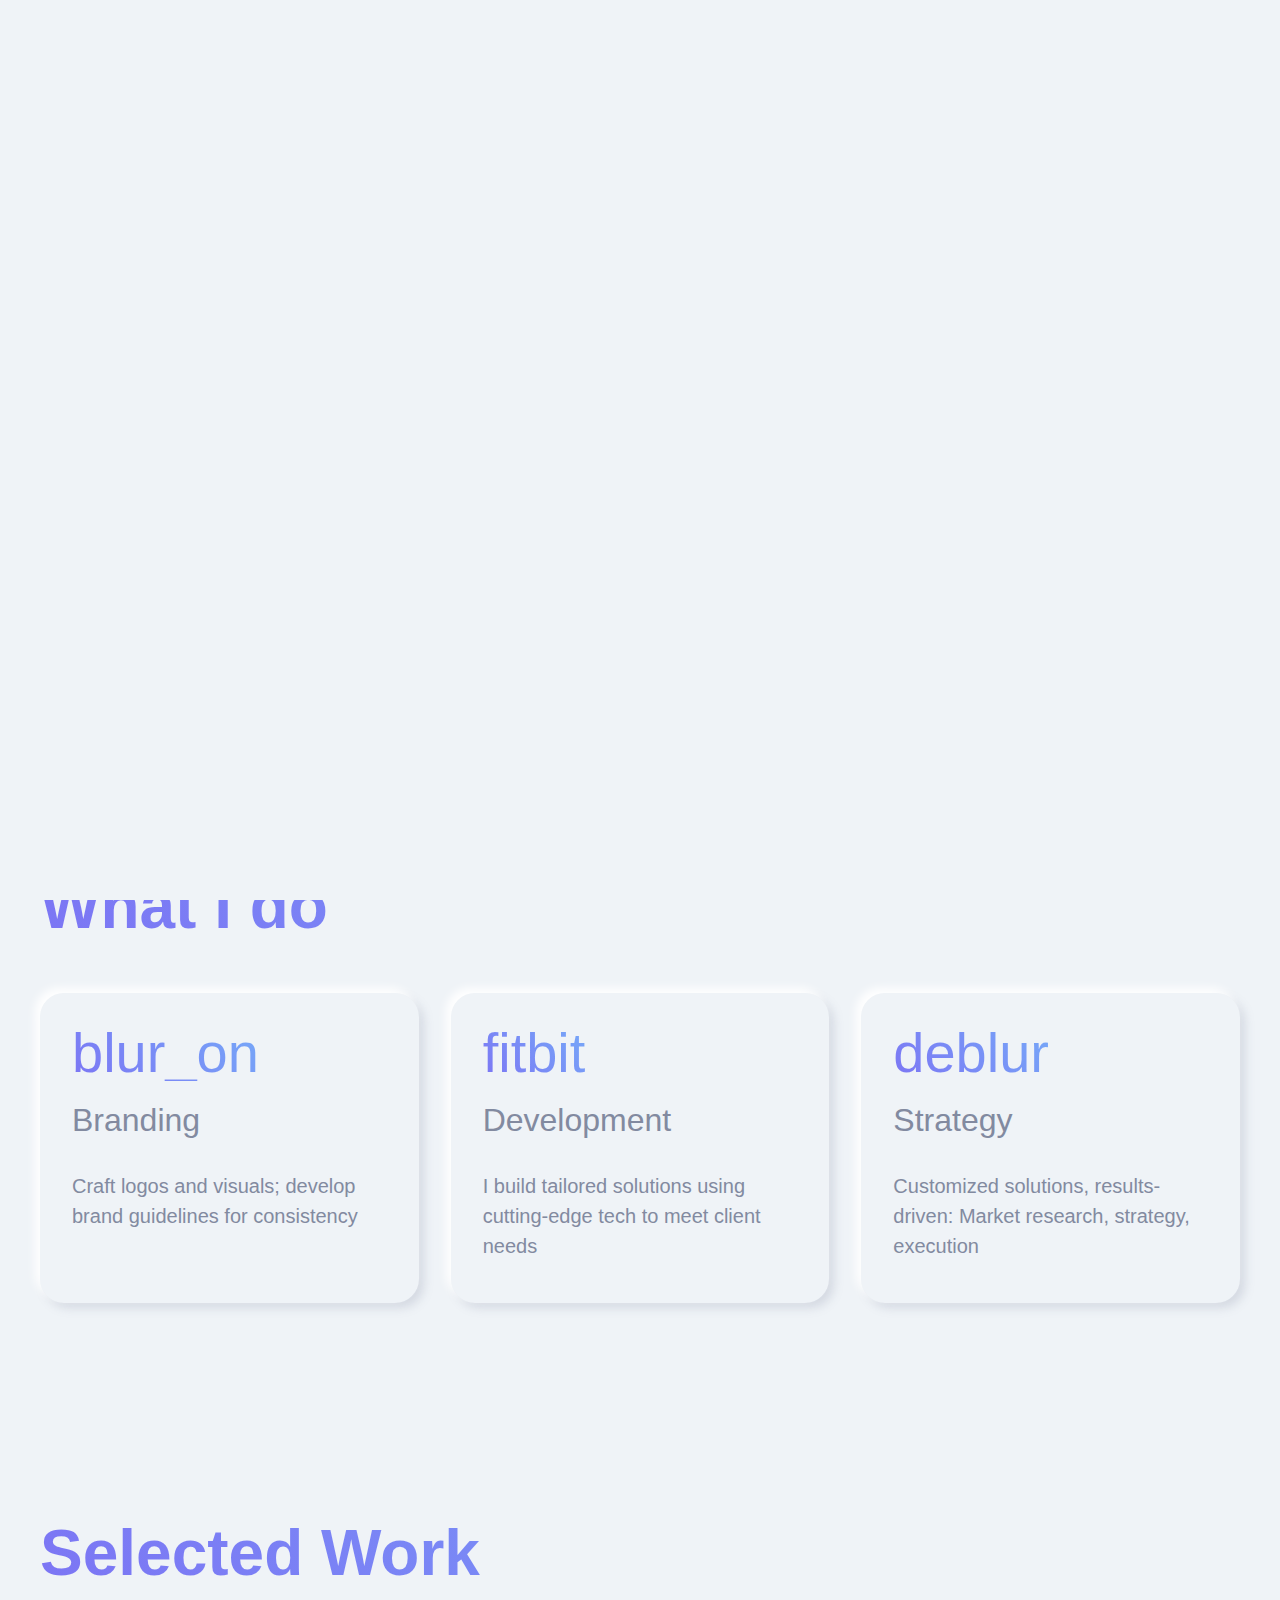
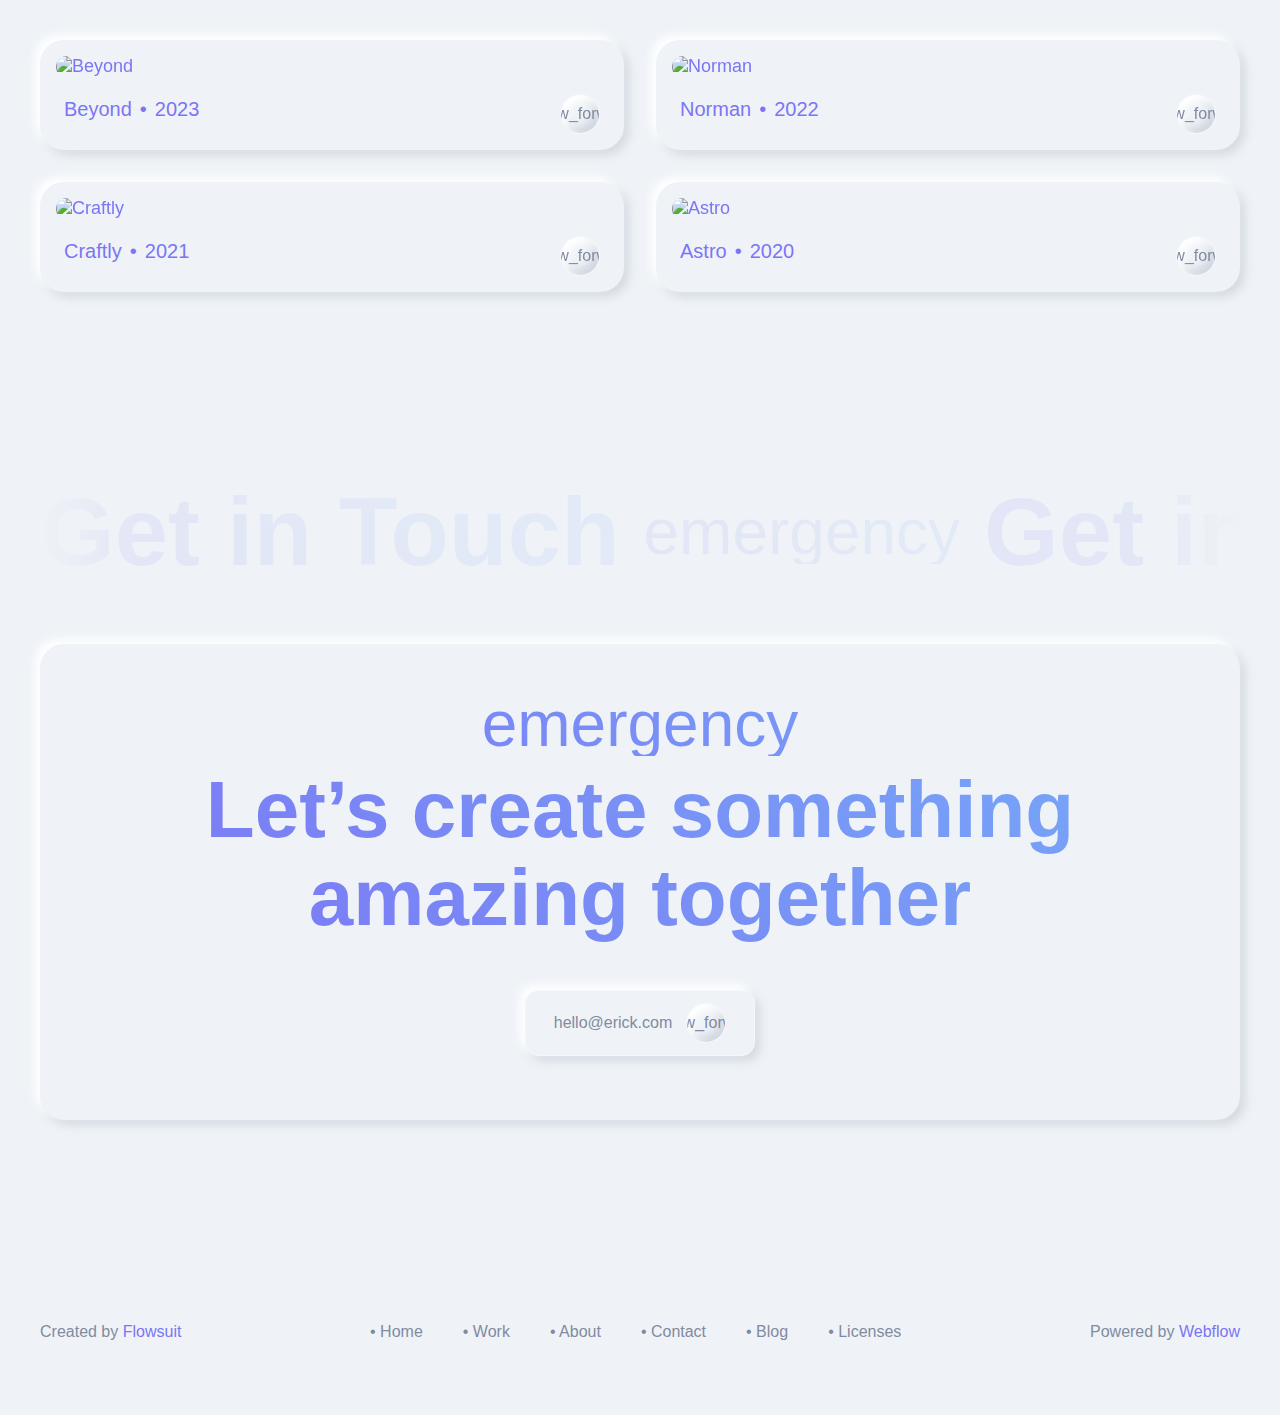
==== index.html @ 6d816fba "hakim" ====
<!DOCTYPE html>
<html data-wf-domain="erick-template.webflow.io" data-wf-page="661055fa7b25aef49f1c6892" data-wf-site="661055fa7b25aef49f1c68a0" lang="en">

<head>
    <meta charset="utf-8" />
    <title>Erick - Webflow HTML website template</title>
    <meta content="Elevate your portfolio to new heights with our latest template, Erick. Designed with attention to detail and inspired by the sleek sophistication of neumorphism design, Erick offers a unique blend of clean aesthetics and immersive 3D elements."
        name="description" />
    <meta content="Erick - Webflow HTML website template" property="og:title" />
    <meta content="Elevate your portfolio to new heights with our latest template, Erick. Designed with attention to detail and inspired by the sleek sophistication of neumorphism design, Erick offers a unique blend of clean aesthetics and immersive 3D elements."
        property="og:description" />
    <meta content="Erick - Webflow HTML website template" property="twitter:title" />
    <meta content="Elevate your portfolio to new heights with our latest template, Erick. Designed with attention to detail and inspired by the sleek sophistication of neumorphism design, Erick offers a unique blend of clean aesthetics and immersive 3D elements."
        property="twitter:description" />
    <meta property="og:type" content="website" />
    <meta content="summary_large_image" name="twitter:card" />
    <meta content="width=device-width, initial-scale=1" name="viewport" />
    <meta content="Webflow" name="generator" />
    <link href="assets/css/style.css" rel="stylesheet" type="text/css" />
    <link href="https://fonts.googleapis.com" rel="preconnect" />
    <link href="https://fonts.gstatic.com" rel="preconnect" crossorigin="anonymous" />
    <script src="https://ajax.googleapis.com/ajax/libs/webfont/1.6.26/webfont.js" type="text/javascript"></script>
    <script type="text/javascript">
        WebFont.load({
            google: {
                families: ["Bricolage Grotesque:300,regular,500,600,700"]
            }
        });
    </script>
    <script type="text/javascript">
        ! function(o, c) {
            var n = c.documentElement,
                t = " w-mod-";
            n.className += t + "js", ("ontouchstart" in o || o.DocumentTouch && c instanceof DocumentTouch) && (n.className += t + "touch")
        }(window, document);
    </script>
    <link href="https://assets-global.website-files.com/661055fa7b25aef49f1c68a0/66129e70d84f1696cd014581_erick-favicon.svg" rel="shortcut icon" type="image/x-icon" />
    <link href="https://assets-global.website-files.com/661055fa7b25aef49f1c68a0/66129e786f261c7d55a1ac83_erick-webclip.svg" rel="apple-touch-icon" />
</head>

<body>
    <div class="page-wrapper">
        <div style="display:flex;opacity:1" class="preload">
            <div class="preload-container">
                <div style="opacity:0" class="preload-logo-wrapper"><img src="https://assets-global.website-files.com/661055fa7b25aef49f1c68a0/66129affee17849b3b93b3c9_erick-logo.svg" loading="lazy" alt="Logo - Erick Template" class="preload-logo" /></div>
                <div class="preload-flex">
                    <div style="-webkit-transform:translate3d(4rem, 0, 0) scale3d(1, 1, 1) rotateX(0) rotateY(0) rotateZ(0) skew(0, 0);-moz-transform:translate3d(4rem, 0, 0) scale3d(1, 1, 1) rotateX(0) rotateY(0) rotateZ(0) skew(0, 0);-ms-transform:translate3d(4rem, 0, 0) scale3d(1, 1, 1) rotateX(0) rotateY(0) rotateZ(0) skew(0, 0);transform:translate3d(4rem, 0, 0) scale3d(1, 1, 1) rotateX(0) rotateY(0) rotateZ(0) skew(0, 0);opacity:0"
                        class="preload-circle _01"></div>
                    <div style="-webkit-transform:translate3d(4rem, 0, 0) scale3d(1, 1, 1) rotateX(0) rotateY(0) rotateZ(0) skew(0, 0);-moz-transform:translate3d(4rem, 0, 0) scale3d(1, 1, 1) rotateX(0) rotateY(0) rotateZ(0) skew(0, 0);-ms-transform:translate3d(4rem, 0, 0) scale3d(1, 1, 1) rotateX(0) rotateY(0) rotateZ(0) skew(0, 0);transform:translate3d(4rem, 0, 0) scale3d(1, 1, 1) rotateX(0) rotateY(0) rotateZ(0) skew(0, 0);opacity:0"
                        class="preload-circle _02"></div>
                    <div style="-webkit-transform:translate3d(4rem, 0, 0) scale3d(1, 1, 1) rotateX(0) rotateY(0) rotateZ(0) skew(0, 0);-moz-transform:translate3d(4rem, 0, 0) scale3d(1, 1, 1) rotateX(0) rotateY(0) rotateZ(0) skew(0, 0);-ms-transform:translate3d(4rem, 0, 0) scale3d(1, 1, 1) rotateX(0) rotateY(0) rotateZ(0) skew(0, 0);transform:translate3d(4rem, 0, 0) scale3d(1, 1, 1) rotateX(0) rotateY(0) rotateZ(0) skew(0, 0);opacity:0"
                        class="preload-circle _03"></div>
                </div>
            </div>
        </div>
        <div data-animation="default" data-collapse="medium" data-duration="0" data-easing="ease" data-easing2="ease" role="banner" class="navbar w-nav">
            <div class="padding-global">
                <div class="container-large w-container">
                    <div class="navbar-content-wrapper"><a href="/" aria-current="page" class="logo-link w-nav-brand w--current"><img src="https://assets-global.website-files.com/661055fa7b25aef49f1c68a0/66129affee17849b3b93b3c9_erick-logo.svg" loading="lazy" alt="Logo - Erick Template" class="logo"/></a>
                        <nav
                            role="navigation" class="nav-menu w-nav-menu">
                            <div class="nav-menu-container">
                                <a href="/" aria-current="page" class="nav-link w-inline-block w--current">
                                    <div>• Home</div>
                                </a>
                                <a href="/projects" class="nav-link w-inline-block">
                                    <div>• Work</div>
                                </a>
                                <a href="/about" class="nav-link w-inline-block">
                                    <div>• About</div>
                                </a>
                                <a href="/contact" class="nav-link w-inline-block">
                                    <div>• contact</div>
                                </a>
                            </div>
                            </nav>
                            <div data-w-id="b8847251-fcbd-80a0-ee41-90a5335f0207" class="menu-button w-nav-button">
                                <div class="inner-menu-button">
                                    <div class="menu-line-container">
                                        <div class="menu-line-wrap">
                                            <div class="top-dash"></div>
                                        </div>
                                        <div class="menu-line-wrap">
                                            <div class="middle-dash"></div>
                                        </div>
                                        <div class="menu-line-wrap">
                                            <div class="bottom-dash"></div>
                                        </div>
                                    </div>
                                </div>
                            </div>
                    </div>
                </div>
            </div>
        </div>
        <main class="main-wrapper">
            <header class="hero-section">
                <div class="padding-global">
                    <div class="w-layout-blockcontainer container-large w-container">
                        <div class="hero-container">
                            <div class="w-layout-grid header-grid">
                                <div id="w-node-_2c921d77-c726-51bd-1a2e-e45fbe9cdb10-9f1c6892" class="hero-content">
                                    <div class="location-flex">
                                        <div class="location-icon">location_on</div>
                                        <div class="text-size-regular">London</div>
                                    </div>
                                    <h1 class="heading-style-h1">Hello, I&#x27;m Erick Evans</h1>
                                    <div class="margin-top margin-medium">
                                        <p class="text-size-medium">A digital designer with over 10 years&#x27; experience in the creative industry. From a young age, I was captivated by the intersection of technology and art, and that passion has been the driving force behind my
                                            career.</p>
                                    </div>
                                    <div class="margin-top margin-large">
                                        <div class="hero-button-block">
                                            <a data-w-id="b0009e57-5fe2-e66b-823f-666615613b5b" href="#" class="primary-button w-inline-block">
                                                <div class="inner-button">
                                                    <div class="inner-button-text">Get in Touch</div>
                                                    <div style="-webkit-transform:translate3d(0, 0, 0) scale3d(1, 1, 1) rotateX(0) rotateY(0) rotateZ(0) skew(0, 0);-moz-transform:translate3d(0, 0, 0) scale3d(1, 1, 1) rotateX(0) rotateY(0) rotateZ(0) skew(0, 0);-ms-transform:translate3d(0, 0, 0) scale3d(1, 1, 1) rotateX(0) rotateY(0) rotateZ(0) skew(0, 0);transform:translate3d(0, 0, 0) scale3d(1, 1, 1) rotateX(0) rotateY(0) rotateZ(0) skew(0, 0)"
                                                        class="arrow-button-circle">
                                                        <div style="-webkit-transform:translate3d(0, 0, 0) scale3d(1, 1, 1) rotateX(0) rotateY(0) rotateZ(0deg) skew(0, 0);-moz-transform:translate3d(0, 0, 0) scale3d(1, 1, 1) rotateX(0) rotateY(0) rotateZ(0deg) skew(0, 0);-ms-transform:translate3d(0, 0, 0) scale3d(1, 1, 1) rotateX(0) rotateY(0) rotateZ(0deg) skew(0, 0);transform:translate3d(0, 0, 0) scale3d(1, 1, 1) rotateX(0) rotateY(0) rotateZ(0deg) skew(0, 0)"
                                                            class="arrow">arrow_forward</div>
                                                    </div>
                                                </div>
                                            </a>
                                            <div class="social-media-component">
                                                <a id="w-node-_6a387cd0-a13f-b24b-2ef3-c2352fe44db3-2fe44db2" href="https://twitter.com/" target="_blank" class="social-media-item w-inline-block">
                                                    <div class="social-icon"></div>
                                                </a>
                                                <a id="w-node-_6a387cd0-a13f-b24b-2ef3-c2352fe44db6-2fe44db2" href="https://www.linkedin.com/" target="_blank" class="social-media-item w-inline-block">
                                                    <div class="social-icon"></div>
                                                </a>
                                                <a id="w-node-_6a387cd0-a13f-b24b-2ef3-c2352fe44db9-2fe44db2" href="https://www.behance.net/" target="_blank" class="social-media-item w-inline-block">
                                                    <div class="social-icon"></div>
                                                </a>
                                                <a id="w-node-_6a387cd0-a13f-b24b-2ef3-c2352fe44dbc-2fe44db2" href="https://dribbble.com/" target="_blank" class="social-media-item w-inline-block">
                                                    <div class="social-icon"></div>
                                                </a>
                                            </div>
                                        </div>
                                    </div>
                                </div>
                                <div id="w-node-_41a059d1-357a-e6aa-f7f4-05c56f9f6912-9f1c6892" class="hero-image-circle"><img src="https://assets-global.website-files.com/661055fa7b25aef49f1c68a0/66105985491b911d52ed447e_erick-img.webp" loading="lazy" sizes="(max-width: 479px) 76vw, (max-width: 767px) 73vw, (max-width: 991px) 72vw, (max-width: 1279px) 37vw, (max-width: 1439px) 38vw, (max-width: 1919px) 36vw, 606px"
                                        srcset="https://assets-global.website-files.com/661055fa7b25aef49f1c68a0/66105985491b911d52ed447e_erick-img-p-500.webp 500w, https://assets-global.website-files.com/661055fa7b25aef49f1c68a0/66105985491b911d52ed447e_erick-img.webp 926w"
                                        alt="Hero Image - Erick Template" class="hero-image" /></div>
                            </div>
                        </div>
                    </div>
                </div>
            </header>
            <section class="service-section">
                <div class="padding-global">
                    <div class="w-layout-blockcontainer container-large w-container">
                        <div class="padding-section-large">
                            <h2 class="heading-style-h2">What I do</h2>
                            <div class="margin-top margin-large">
                                <div class="w-layout-grid service-grid">
                                    <div class="shadow-box">
                                        <div class="service-icon">blur_on</div>
                                        <div class="service-title">Branding</div>
                                        <div class="margin-top margin-medium">
                                            <p class="text-size-medium">Craft logos and visuals; develop brand guidelines for consistency</p>
                                        </div>
                                    </div>
                                    <div id="w-node-e7d036e7-bd9a-4fc8-c5de-35199d2e626d-9f1c6892" class="shadow-box">
                                        <div class="service-icon">fitbit</div>
                                        <div class="service-title">Development</div>
                                        <div class="margin-top margin-medium">
                                            <p class="text-size-medium">I build tailored solutions using cutting-edge tech to meet client needs</p>
                                        </div>
                                    </div>
                                    <div id="w-node-_327fbd12-92c2-407d-3266-300c5b8fca88-9f1c6892" class="shadow-box">
                                        <div class="service-icon">deblur</div>
                                        <div class="service-title">Strategy</div>
                                        <div class="margin-top margin-medium">
                                            <p class="text-size-medium">Customized solutions, results-driven: Market research, strategy, execution</p>
                                        </div>
                                    </div>
                                </div>
                            </div>
                        </div>
                    </div>
                </div>
            </section>
            <section class="projects-section">
                <div class="padding-global">
                    <div class="w-layout-blockcontainer container-large w-container">
                        <div class="padding-section-large">
                            <h2 class="heading-style-h2">Selected Work</h2>
                            <div class="margin-top margin-large">
                                <div class="w-dyn-list">
                                    <div role="list" class="project-main-grid w-dyn-items">
                                        <div role="listitem" class="w-dyn-item">
                                            <a data-w-id="6a88eb8c-1c38-be0e-210b-d937ef7594a1" href="/projects/beyond" class="project-link w-inline-block">
                                                <div class="project-image-wrap"><img src="https://assets-global.website-files.com/661055fa7b25aef49f1c68ac/661158264384e51f6127eee4_project-image-01.webp" loading="lazy" style="-webkit-transform:translate3d(0, 0, 0) scale3d(1, 1, 1) rotateX(0) rotateY(0) rotateZ(0) skew(0, 0);-moz-transform:translate3d(0, 0, 0) scale3d(1, 1, 1) rotateX(0) rotateY(0) rotateZ(0) skew(0, 0);-ms-transform:translate3d(0, 0, 0) scale3d(1, 1, 1) rotateX(0) rotateY(0) rotateZ(0) skew(0, 0);transform:translate3d(0, 0, 0) scale3d(1, 1, 1) rotateX(0) rotateY(0) rotateZ(0) skew(0, 0)"
                                                        alt="Beyond" sizes="(max-width: 479px) 88vw, (max-width: 767px) 91vw, (max-width: 991px) 41vw, (max-width: 1439px) 43vw, 592px" srcset="https://assets-global.website-files.com/661055fa7b25aef49f1c68ac/661158264384e51f6127eee4_project-image-01-p-500.webp 500w, https://assets-global.website-files.com/661055fa7b25aef49f1c68ac/661158264384e51f6127eee4_project-image-01-p-800.webp 800w, https://assets-global.website-files.com/661055fa7b25aef49f1c68ac/661158264384e51f6127eee4_project-image-01-p-1080.webp 1080w, https://assets-global.website-files.com/661055fa7b25aef49f1c68ac/661158264384e51f6127eee4_project-image-01-p-1600.webp 1600w, https://assets-global.website-files.com/661055fa7b25aef49f1c68ac/661158264384e51f6127eee4_project-image-01.webp 2000w"
                                                        class="project-image" /></div>
                                                <div class="project-description">
                                                    <div id="w-node-_8af00463-e55d-be3e-20b7-749a8b1f4441-9f1c6892" class="project-description-flex">
                                                        <div id="w-node-_5c06f9bf-d29f-8398-fbeb-e9ee7508325c-9f1c6892" class="text-size-medium">Beyond</div>
                                                        <div id="w-node-_67fcede5-8a1e-9759-e2bd-b7ed47ef2206-9f1c6892" class="text-size-medium">• </div>
                                                        <div id="w-node-a30da036-8308-2f4f-f739-749135c044fd-9f1c6892" class="text-size-medium">2023</div>
                                                    </div>
                                                    <div id="w-node-f08a682b-f6f4-6e25-6d8a-fd4bd35bd46b-9f1c6892" class="arrow-button-circle">
                                                        <div style="-webkit-transform:translate3d(0, 0, 0) scale3d(1, 1, 1) rotateX(0) rotateY(0) rotateZ(0deg) skew(0, 0);-moz-transform:translate3d(0, 0, 0) scale3d(1, 1, 1) rotateX(0) rotateY(0) rotateZ(0deg) skew(0, 0);-ms-transform:translate3d(0, 0, 0) scale3d(1, 1, 1) rotateX(0) rotateY(0) rotateZ(0deg) skew(0, 0);transform:translate3d(0, 0, 0) scale3d(1, 1, 1) rotateX(0) rotateY(0) rotateZ(0deg) skew(0, 0)"
                                                            class="arrow">arrow_forward</div>
                                                    </div>
                                                </div>
                                            </a>
                                        </div>
                                        <div role="listitem" class="w-dyn-item">
                                            <a data-w-id="6a88eb8c-1c38-be0e-210b-d937ef7594a1" href="/projects/norman" class="project-link w-inline-block">
                                                <div class="project-image-wrap"><img src="https://assets-global.website-files.com/661055fa7b25aef49f1c68ac/66115814e9ed2aedc33c041b_project-image-02.webp" loading="lazy" style="-webkit-transform:translate3d(0, 0, 0) scale3d(1, 1, 1) rotateX(0) rotateY(0) rotateZ(0) skew(0, 0);-moz-transform:translate3d(0, 0, 0) scale3d(1, 1, 1) rotateX(0) rotateY(0) rotateZ(0) skew(0, 0);-ms-transform:translate3d(0, 0, 0) scale3d(1, 1, 1) rotateX(0) rotateY(0) rotateZ(0) skew(0, 0);transform:translate3d(0, 0, 0) scale3d(1, 1, 1) rotateX(0) rotateY(0) rotateZ(0) skew(0, 0)"
                                                        alt="Norman" sizes="(max-width: 479px) 88vw, (max-width: 767px) 91vw, (max-width: 991px) 41vw, (max-width: 1439px) 43vw, 592px" srcset="https://assets-global.website-files.com/661055fa7b25aef49f1c68ac/66115814e9ed2aedc33c041b_project-image-02-p-500.webp 500w, https://assets-global.website-files.com/661055fa7b25aef49f1c68ac/66115814e9ed2aedc33c041b_project-image-02-p-800.webp 800w, https://assets-global.website-files.com/661055fa7b25aef49f1c68ac/66115814e9ed2aedc33c041b_project-image-02-p-1080.webp 1080w, https://assets-global.website-files.com/661055fa7b25aef49f1c68ac/66115814e9ed2aedc33c041b_project-image-02-p-1600.webp 1600w, https://assets-global.website-files.com/661055fa7b25aef49f1c68ac/66115814e9ed2aedc33c041b_project-image-02.webp 2000w"
                                                        class="project-image" /></div>
                                                <div class="project-description">
                                                    <div id="w-node-_8af00463-e55d-be3e-20b7-749a8b1f4441-9f1c6892" class="project-description-flex">
                                                        <div id="w-node-_5c06f9bf-d29f-8398-fbeb-e9ee7508325c-9f1c6892" class="text-size-medium">Norman</div>
                                                        <div id="w-node-_67fcede5-8a1e-9759-e2bd-b7ed47ef2206-9f1c6892" class="text-size-medium">• </div>
                                                        <div id="w-node-a30da036-8308-2f4f-f739-749135c044fd-9f1c6892" class="text-size-medium">2022</div>
                                                    </div>
                                                    <div id="w-node-f08a682b-f6f4-6e25-6d8a-fd4bd35bd46b-9f1c6892" class="arrow-button-circle">
                                                        <div style="-webkit-transform:translate3d(0, 0, 0) scale3d(1, 1, 1) rotateX(0) rotateY(0) rotateZ(0deg) skew(0, 0);-moz-transform:translate3d(0, 0, 0) scale3d(1, 1, 1) rotateX(0) rotateY(0) rotateZ(0deg) skew(0, 0);-ms-transform:translate3d(0, 0, 0) scale3d(1, 1, 1) rotateX(0) rotateY(0) rotateZ(0deg) skew(0, 0);transform:translate3d(0, 0, 0) scale3d(1, 1, 1) rotateX(0) rotateY(0) rotateZ(0deg) skew(0, 0)"
                                                            class="arrow">arrow_forward</div>
                                                    </div>
                                                </div>
                                            </a>
                                        </div>
                                        <div role="listitem" class="w-dyn-item">
                                            <a data-w-id="6a88eb8c-1c38-be0e-210b-d937ef7594a1" href="/projects/craftly" class="project-link w-inline-block">
                                                <div class="project-image-wrap"><img src="https://assets-global.website-files.com/661055fa7b25aef49f1c68ac/661157f94384e51f6127bee0_project-image-03.webp" loading="lazy" style="-webkit-transform:translate3d(0, 0, 0) scale3d(1, 1, 1) rotateX(0) rotateY(0) rotateZ(0) skew(0, 0);-moz-transform:translate3d(0, 0, 0) scale3d(1, 1, 1) rotateX(0) rotateY(0) rotateZ(0) skew(0, 0);-ms-transform:translate3d(0, 0, 0) scale3d(1, 1, 1) rotateX(0) rotateY(0) rotateZ(0) skew(0, 0);transform:translate3d(0, 0, 0) scale3d(1, 1, 1) rotateX(0) rotateY(0) rotateZ(0) skew(0, 0)"
                                                        alt="Craftly" sizes="(max-width: 479px) 88vw, (max-width: 767px) 91vw, (max-width: 991px) 41vw, (max-width: 1439px) 43vw, 592px" srcset="https://assets-global.website-files.com/661055fa7b25aef49f1c68ac/661157f94384e51f6127bee0_project-image-03-p-500.webp 500w, https://assets-global.website-files.com/661055fa7b25aef49f1c68ac/661157f94384e51f6127bee0_project-image-03-p-800.webp 800w, https://assets-global.website-files.com/661055fa7b25aef49f1c68ac/661157f94384e51f6127bee0_project-image-03-p-1080.webp 1080w, https://assets-global.website-files.com/661055fa7b25aef49f1c68ac/661157f94384e51f6127bee0_project-image-03-p-1600.webp 1600w, https://assets-global.website-files.com/661055fa7b25aef49f1c68ac/661157f94384e51f6127bee0_project-image-03.webp 2000w"
                                                        class="project-image" /></div>
                                                <div class="project-description">
                                                    <div id="w-node-_8af00463-e55d-be3e-20b7-749a8b1f4441-9f1c6892" class="project-description-flex">
                                                        <div id="w-node-_5c06f9bf-d29f-8398-fbeb-e9ee7508325c-9f1c6892" class="text-size-medium">Craftly</div>
                                                        <div id="w-node-_67fcede5-8a1e-9759-e2bd-b7ed47ef2206-9f1c6892" class="text-size-medium">• </div>
                                                        <div id="w-node-a30da036-8308-2f4f-f739-749135c044fd-9f1c6892" class="text-size-medium">2021</div>
                                                    </div>
                                                    <div id="w-node-f08a682b-f6f4-6e25-6d8a-fd4bd35bd46b-9f1c6892" class="arrow-button-circle">
                                                        <div style="-webkit-transform:translate3d(0, 0, 0) scale3d(1, 1, 1) rotateX(0) rotateY(0) rotateZ(0deg) skew(0, 0);-moz-transform:translate3d(0, 0, 0) scale3d(1, 1, 1) rotateX(0) rotateY(0) rotateZ(0deg) skew(0, 0);-ms-transform:translate3d(0, 0, 0) scale3d(1, 1, 1) rotateX(0) rotateY(0) rotateZ(0deg) skew(0, 0);transform:translate3d(0, 0, 0) scale3d(1, 1, 1) rotateX(0) rotateY(0) rotateZ(0deg) skew(0, 0)"
                                                            class="arrow">arrow_forward</div>
                                                    </div>
                                                </div>
                                            </a>
                                        </div>
                                        <div role="listitem" class="w-dyn-item">
                                            <a data-w-id="6a88eb8c-1c38-be0e-210b-d937ef7594a1" href="/projects/astro" class="project-link w-inline-block">
                                                <div class="project-image-wrap"><img src="https://assets-global.website-files.com/661055fa7b25aef49f1c68ac/661157de3cefc9f993af1bf1_project-image-04.webp" loading="lazy" style="-webkit-transform:translate3d(0, 0, 0) scale3d(1, 1, 1) rotateX(0) rotateY(0) rotateZ(0) skew(0, 0);-moz-transform:translate3d(0, 0, 0) scale3d(1, 1, 1) rotateX(0) rotateY(0) rotateZ(0) skew(0, 0);-ms-transform:translate3d(0, 0, 0) scale3d(1, 1, 1) rotateX(0) rotateY(0) rotateZ(0) skew(0, 0);transform:translate3d(0, 0, 0) scale3d(1, 1, 1) rotateX(0) rotateY(0) rotateZ(0) skew(0, 0)"
                                                        alt="Astro" sizes="(max-width: 479px) 88vw, (max-width: 767px) 91vw, (max-width: 991px) 41vw, (max-width: 1439px) 43vw, 592px" srcset="https://assets-global.website-files.com/661055fa7b25aef49f1c68ac/661157de3cefc9f993af1bf1_project-image-04-p-500.webp 500w, https://assets-global.website-files.com/661055fa7b25aef49f1c68ac/661157de3cefc9f993af1bf1_project-image-04-p-800.webp 800w, https://assets-global.website-files.com/661055fa7b25aef49f1c68ac/661157de3cefc9f993af1bf1_project-image-04-p-1080.webp 1080w, https://assets-global.website-files.com/661055fa7b25aef49f1c68ac/661157de3cefc9f993af1bf1_project-image-04-p-1600.webp 1600w, https://assets-global.website-files.com/661055fa7b25aef49f1c68ac/661157de3cefc9f993af1bf1_project-image-04.webp 2000w"
                                                        class="project-image" /></div>
                                                <div class="project-description">
                                                    <div id="w-node-_8af00463-e55d-be3e-20b7-749a8b1f4441-9f1c6892" class="project-description-flex">
                                                        <div id="w-node-_5c06f9bf-d29f-8398-fbeb-e9ee7508325c-9f1c6892" class="text-size-medium">Astro</div>
                                                        <div id="w-node-_67fcede5-8a1e-9759-e2bd-b7ed47ef2206-9f1c6892" class="text-size-medium">• </div>
                                                        <div id="w-node-a30da036-8308-2f4f-f739-749135c044fd-9f1c6892" class="text-size-medium">2020</div>
                                                    </div>
                                                    <div id="w-node-f08a682b-f6f4-6e25-6d8a-fd4bd35bd46b-9f1c6892" class="arrow-button-circle">
                                                        <div style="-webkit-transform:translate3d(0, 0, 0) scale3d(1, 1, 1) rotateX(0) rotateY(0) rotateZ(0deg) skew(0, 0);-moz-transform:translate3d(0, 0, 0) scale3d(1, 1, 1) rotateX(0) rotateY(0) rotateZ(0deg) skew(0, 0);-ms-transform:translate3d(0, 0, 0) scale3d(1, 1, 1) rotateX(0) rotateY(0) rotateZ(0deg) skew(0, 0);transform:translate3d(0, 0, 0) scale3d(1, 1, 1) rotateX(0) rotateY(0) rotateZ(0deg) skew(0, 0)"
                                                            class="arrow">arrow_forward</div>
                                                    </div>
                                                </div>
                                            </a>
                                        </div>
                                    </div>
                                </div>
                            </div>
                        </div>
                    </div>
                </div>
            </section>
            <section class="call-to-action-section">
                <div class="padding-global">
                    <div class="w-layout-blockcontainer container-large w-container">
                        <div class="call-to-action-padding">
                            <div class="top-title-looping">
                                <div class="top-title-flex">
                                    <h2 class="top-text">Get in Touch</h2>
                                    <h2 class="top-title-asterisk">emergency</h2>
                                    <h2 class="top-text">Get in Touch</h2>
                                    <h2 class="top-title-asterisk">emergency</h2>
                                    <h2 class="top-text">Get in Touch</h2>
                                    <h2 class="top-title-asterisk">emergency</h2>
                                </div>
                                <div class="top-title-flex">
                                    <h2 class="top-text">Get in Touch</h2>
                                    <h2 class="top-title-asterisk">emergency</h2>
                                    <h2 class="top-text">Get in Touch</h2>
                                    <h2 class="top-title-asterisk">emergency</h2>
                                    <h2 class="top-text">Get in Touch</h2>
                                    <h2 class="top-title-asterisk">emergency</h2>
                                </div>
                                <div class="top-title-flex">
                                    <h2 class="top-text">Get in Touch</h2>
                                    <h2 class="top-title-asterisk">emergency</h2>
                                    <h2 class="top-text">Get in Touch</h2>
                                    <h2 class="top-title-asterisk">emergency</h2>
                                    <h2 class="top-text">Get in Touch</h2>
                                    <h2 class="top-title-asterisk">emergency</h2>
                                </div>
                                <div class="call-to-action-opacity left"></div>
                                <div class="call-to-action-opacity right"></div>
                            </div>
                            <div class="shadow-box call-to-action">
                                <div class="asterisk">emergency</div>
                                <h2 class="heading-style-h1 text-align-center">Let’s create something amazing together</h2>
                                <div class="margin-top margin-large">
                                    <div class="button-flex-center">
                                        <a data-w-id="d57d7c32-b2c1-0b5b-c73d-22a3f9e564c1" href="#" class="primary-button w-inline-block">
                                            <div class="inner-button">
                                                <div class="inner-button-text">hello@erick.com</div>
                                                <div class="arrow-button-circle">
                                                    <div class="arrow">arrow_forward</div>
                                                </div>
                                            </div>
                                        </a>
                                    </div>
                                </div>
                            </div>
                        </div>
                    </div>
                </div>
            </section>
        </main>
        <footer class="footer-section">
            <div class="padding-global">
                <div class="w-layout-blockcontainer container-large w-container">
                    <div class="footer-padding">
                        <div class="w-layout-grid footer-grid">
                            <div id="w-node-_8ca72d83-dfc4-5455-7096-7192e00ab7b1-e00ab7ac" class="footer-content left">
                                <div class="text-size-regular">Created by <a href="https://webflow.com/templates/designers/flowsuit" target="_blank" class="link">Flowsuit</a></div>
                            </div>
                            <div id="w-node-_8ca72d83-dfc4-5455-7096-7192e00ab7b6-e00ab7ac" class="footer-menu">
                                <a href="/" aria-current="page" class="footer-link w-inline-block w--current">
                                    <div>• Home</div>
                                </a>
                                <a href="/projects" class="footer-link w-inline-block">
                                    <div> • Work</div>
                                </a>
                                <a href="/about" class="footer-link w-inline-block">
                                    <div>• About</div>
                                </a>
                                <a href="/contact" class="footer-link w-inline-block">
                                    <div>• Contact</div>
                                </a>
                                <a href="/blog" class="footer-link w-inline-block">
                                    <div>• Blog</div>
                                </a>
                                <a href="/template-info/licensing" class="footer-link w-inline-block">
                                    <div>• Licenses</div>
                                </a>
                            </div>
                            <div id="w-node-_8ca72d83-dfc4-5455-7096-7192e00ab7c6-e00ab7ac" class="footer-content right">
                                <div class="text-size-regular">Powered by <a href="https://webflow.com/" target="_blank" class="link">Webflow</a></div>
                            </div>
                        </div>
                    </div>
                </div>
            </div>
        </footer>
    </div>
    <script src="https://d3e54v103j8qbb.cloudfront.net/js/jquery-3.5.1.min.dc5e7f18c8.js?site=661055fa7b25aef49f1c68a0" type="text/javascript" integrity="sha256-9/aliU8dGd2tb6OSsuzixeV4y/faTqgFtohetphbbj0=" crossorigin="anonymous"></script>
    <script src="assets/js/main.js" type="text/javascript"></script>
</body>

</html>
---- assets/css/style.css ----
html {
    -webkit-text-size-adjust: 100%;
    -ms-text-size-adjust: 100%;
    font-family: sans-serif;
}

body {
    margin: 0;
}

article,
aside,
details,
figcaption,
figure,
footer,
header,
hgroup,
main,
menu,
nav,
section,
summary {
    display: block;
}

audio,
canvas,
progress,
video {
    vertical-align: baseline;
    display: inline-block;
}

audio:not([controls]) {
    height: 0;
    display: none;
}

[hidden],
template {
    display: none;
}

a {
    background-color: rgba(0, 0, 0, 0);
}

a:active,
a:hover {
    outline: 0;
}

abbr[title] {
    border-bottom: 1px dotted;
}

b,
strong {
    font-weight: bold;
}

dfn {
    font-style: italic;
}

h1 {
    margin: .67em 0;
    font-size: 2em;
}

mark {
    color: #000;
    background: #ff0;
}

small {
    font-size: 80%;
}

sub,
sup {
    vertical-align: baseline;
    font-size: 75%;
    line-height: 0;
    position: relative;
}

sup {
    top: -.5em;
}

sub {
    bottom: -.25em;
}

img {
    border: 0;
}

svg:not(:root) {
    overflow: hidden;
}

hr {
    box-sizing: content-box;
    height: 0;
}

pre {
    overflow: auto;
}

code,
kbd,
pre,
samp {
    font-family: monospace;
    font-size: 1em;
}

button,
input,
optgroup,
select,
textarea {
    color: inherit;
    font: inherit;
    margin: 0;
}

button {
    overflow: visible;
}

button,
select {
    text-transform: none;
}

button,
html input[type="button"],
input[type="reset"] {
    -webkit-appearance: button;
    cursor: pointer;
}

button[disabled],
html input[disabled] {
    cursor: default;
}

button::-moz-focus-inner,
input::-moz-focus-inner {
    border: 0;
    padding: 0;
}

input {
    line-height: normal;
}

input[type="checkbox"],
input[type="radio"] {
    box-sizing: border-box;
    padding: 0;
}

input[type="number"]::-webkit-inner-spin-button,
input[type="number"]::-webkit-outer-spin-button {
    height: auto;
}

input[type="search"] {
    -webkit-appearance: none;
}

input[type="search"]::-webkit-search-cancel-button,
input[type="search"]::-webkit-search-decoration {
    -webkit-appearance: none;
}

legend {
    border: 0;
    padding: 0;
}

textarea {
    overflow: auto;
}

optgroup {
    font-weight: bold;
}

table {
    border-collapse: collapse;
    border-spacing: 0;
}

td,
th {
    padding: 0;
}

@font-face {
    font-family: webflow-icons;
    src: url("[data-uri]") format("truetype");
    font-weight: normal;
    font-style: normal;
}

[class^="w-icon-"],
[class*=" w-icon-"] {
    speak: none;
    font-variant: normal;
    text-transform: none;
    -webkit-font-smoothing: antialiased;
    -moz-osx-font-smoothing: grayscale;
    font-style: normal;
    font-weight: normal;
    line-height: 1;
    font-family: webflow-icons !important;
}

.w-icon-slider-right:before {
    content: "";
}

.w-icon-slider-left:before {
    content: "";
}

.w-icon-nav-menu:before {
    content: "";
}

.w-icon-arrow-down:before,
.w-icon-dropdown-toggle:before {
    content: "";
}

.w-icon-file-upload-remove:before {
    content: "";
}

.w-icon-file-upload-icon:before {
    content: "";
}

* {
    box-sizing: border-box;
}

html {
    height: 100%;
}

body {
    color: #333;
    background-color: #fff;
    min-height: 100%;
    margin: 0;
    font-family: Arial, sans-serif;
    font-size: 14px;
    line-height: 20px;
}

img {
    vertical-align: middle;
    max-width: 100%;
    display: inline-block;
}

html.w-mod-touch * {
    background-attachment: scroll !important;
}

.w-block {
    display: block;
}

.w-inline-block {
    max-width: 100%;
    display: inline-block;
}

.w-clearfix:before,
.w-clearfix:after {
    content: " ";
    grid-area: 1 / 1 / 2 / 2;
    display: table;
}

.w-clearfix:after {
    clear: both;
}

.w-hidden {
    display: none;
}

.w-button {
    color: #fff;
    line-height: inherit;
    cursor: pointer;
    background-color: #3898ec;
    border: 0;
    border-radius: 0;
    padding: 9px 15px;
    text-decoration: none;
    display: inline-block;
}

input.w-button {
    -webkit-appearance: button;
}

html[data-w-dynpage] [data-w-cloak] {
    color: rgba(0, 0, 0, 0) !important;
}

.w-code-block {
    margin: unset;
}

pre.w-code-block code {
    all: inherit;
}

.w-webflow-badge,
.w-webflow-badge * {
    z-index: auto;
    visibility: visible;
    box-sizing: border-box;
    float: none;
    clear: none;
    box-shadow: none;
    opacity: 1;
    direction: ltr;
    font-family: inherit;
    font-weight: inherit;
    color: inherit;
    font-size: inherit;
    line-height: inherit;
    font-style: inherit;
    font-variant: inherit;
    text-align: inherit;
    letter-spacing: inherit;
    -webkit-text-decoration: inherit;
    text-decoration: inherit;
    text-indent: 0;
    text-transform: inherit;
    text-shadow: none;
    font-smoothing: auto;
    vertical-align: baseline;
    cursor: inherit;
    white-space: inherit;
    word-break: normal;
    word-spacing: normal;
    word-wrap: normal;
    background: none;
    border: 0 rgba(0, 0, 0, 0);
    border-radius: 0;
    width: auto;
    min-width: 0;
    max-width: none;
    height: auto;
    min-height: 0;
    max-height: none;
    margin: 0;
    padding: 0;
    list-style-type: disc;
    transition: none;
    display: block;
    position: static;
    top: auto;
    bottom: auto;
    left: auto;
    right: auto;
    overflow: visible;
    transform: none;
}

.w-webflow-badge {
    white-space: nowrap;
    cursor: pointer;
    box-shadow: 0 0 0 1px rgba(0, 0, 0, .1), 0 1px 3px rgba(0, 0, 0, .1);
    visibility: visible !important;
    z-index: 2147483647 !important;
    color: #aaadb0 !important;
    opacity: 1 !important;
    background-color: #fff !important;
    border-radius: 3px !important;
    width: auto !important;
    height: auto !important;
    margin: 0 !important;
    padding: 6px !important;
    font-size: 12px !important;
    line-height: 14px !important;
    text-decoration: none !important;
    display: inline-block !important;
    position: fixed !important;
    top: auto !important;
    bottom: 12px !important;
    left: auto !important;
    right: 12px !important;
    overflow: visible !important;
    transform: none !important;
}

.w-webflow-badge>img {
    visibility: visible !important;
    opacity: 1 !important;
    vertical-align: middle !important;
    display: inline-block !important;
}

h1,
h2,
h3,
h4,
h5,
h6 {
    margin-bottom: 10px;
    font-weight: bold;
}

h1 {
    margin-top: 20px;
    font-size: 38px;
    line-height: 44px;
}

h2 {
    margin-top: 20px;
    font-size: 32px;
    line-height: 36px;
}

h3 {
    margin-top: 20px;
    font-size: 24px;
    line-height: 30px;
}

h4 {
    margin-top: 10px;
    font-size: 18px;
    line-height: 24px;
}

h5 {
    margin-top: 10px;
    font-size: 14px;
    line-height: 20px;
}

h6 {
    margin-top: 10px;
    font-size: 12px;
    line-height: 18px;
}

p {
    margin-top: 0;
    margin-bottom: 10px;
}

blockquote {
    border-left: 5px solid #e2e2e2;
    margin: 0 0 10px;
    padding: 10px 20px;
    font-size: 18px;
    line-height: 22px;
}

figure {
    margin: 0 0 10px;
}

figcaption {
    text-align: center;
    margin-top: 5px;
}

ul,
ol {
    margin-top: 0;
    margin-bottom: 10px;
    padding-left: 40px;
}

.w-list-unstyled {
    padding-left: 0;
    list-style: none;
}

.w-embed:before,
.w-embed:after {
    content: " ";
    grid-area: 1 / 1 / 2 / 2;
    display: table;
}

.w-embed:after {
    clear: both;
}

.w-video {
    width: 100%;
    padding: 0;
    position: relative;
}

.w-video iframe,
.w-video object,
.w-video embed {
    border: none;
    width: 100%;
    height: 100%;
    position: absolute;
    top: 0;
    left: 0;
}

fieldset {
    border: 0;
    margin: 0;
    padding: 0;
}

button,
[type="button"],
[type="reset"] {
    cursor: pointer;
    -webkit-appearance: button;
    border: 0;
}

.w-form {
    margin: 0 0 15px;
}

.w-form-done {
    text-align: center;
    background-color: #ddd;
    padding: 20px;
    display: none;
}

.w-form-fail {
    background-color: #ffdede;
    margin-top: 10px;
    padding: 10px;
    display: none;
}

label {
    margin-bottom: 5px;
    font-weight: bold;
    display: block;
}

.w-input,
.w-select {
    color: #333;
    vertical-align: middle;
    background-color: #fff;
    border: 1px solid #ccc;
    width: 100%;
    height: 38px;
    margin-bottom: 10px;
    padding: 8px 12px;
    font-size: 14px;
    line-height: 1.42857;
    display: block;
}

.w-input:-moz-placeholder,
.w-select:-moz-placeholder {
    color: #999;
}

.w-input::-moz-placeholder,
.w-select::-moz-placeholder {
    color: #999;
    opacity: 1;
}

.w-input::-webkit-input-placeholder,
.w-select::-webkit-input-placeholder {
    color: #999;
}

.w-input:focus,
.w-select:focus {
    border-color: #3898ec;
    outline: 0;
}

.w-input[disabled],
.w-select[disabled],
.w-input[readonly],
.w-select[readonly],
fieldset[disabled] .w-input,
fieldset[disabled] .w-select {
    cursor: not-allowed;
}

.w-input[disabled]:not(.w-input-disabled),
.w-select[disabled]:not(.w-input-disabled),
.w-input[readonly],
.w-select[readonly],
fieldset[disabled]:not(.w-input-disabled) .w-input,
fieldset[disabled]:not(.w-input-disabled) .w-select {
    background-color: #eee;
}

textarea.w-input,
textarea.w-select {
    height: auto;
}

.w-select {
    background-color: #f3f3f3;
}

.w-select[multiple] {
    height: auto;
}

.w-form-label {
    cursor: pointer;
    margin-bottom: 0;
    font-weight: normal;
    display: inline-block;
}

.w-radio {
    margin-bottom: 5px;
    padding-left: 20px;
    display: block;
}

.w-radio:before,
.w-radio:after {
    content: " ";
    grid-area: 1 / 1 / 2 / 2;
    display: table;
}

.w-radio:after {
    clear: both;
}

.w-radio-input {
    float: left;
    margin: 3px 0 0 -20px;
    line-height: normal;
}

.w-file-upload {
    margin-bottom: 10px;
    display: block;
}

.w-file-upload-input {
    opacity: 0;
    z-index: -100;
    width: .1px;
    height: .1px;
    position: absolute;
    overflow: hidden;
}

.w-file-upload-default,
.w-file-upload-uploading,
.w-file-upload-success {
    color: #333;
    display: inline-block;
}

.w-file-upload-error {
    margin-top: 10px;
    display: block;
}

.w-file-upload-default.w-hidden,
.w-file-upload-uploading.w-hidden,
.w-file-upload-error.w-hidden,
.w-file-upload-success.w-hidden {
    display: none;
}

.w-file-upload-uploading-btn {
    cursor: pointer;
    background-color: #fafafa;
    border: 1px solid #ccc;
    margin: 0;
    padding: 8px 12px;
    font-size: 14px;
    font-weight: normal;
    display: flex;
}

.w-file-upload-file {
    background-color: #fafafa;
    border: 1px solid #ccc;
    flex-grow: 1;
    justify-content: space-between;
    margin: 0;
    padding: 8px 9px 8px 11px;
    display: flex;
}

.w-file-upload-file-name {
    font-size: 14px;
    font-weight: normal;
    display: block;
}

.w-file-remove-link {
    cursor: pointer;
    width: auto;
    height: auto;
    margin-top: 3px;
    margin-left: 10px;
    padding: 3px;
    display: block;
}

.w-icon-file-upload-remove {
    margin: auto;
    font-size: 10px;
}

.w-file-upload-error-msg {
    color: #ea384c;
    padding: 2px 0;
    display: inline-block;
}

.w-file-upload-info {
    padding: 0 12px;
    line-height: 38px;
    display: inline-block;
}

.w-file-upload-label {
    cursor: pointer;
    background-color: #fafafa;
    border: 1px solid #ccc;
    margin: 0;
    padding: 8px 12px;
    font-size: 14px;
    font-weight: normal;
    display: inline-block;
}

.w-icon-file-upload-icon,
.w-icon-file-upload-uploading {
    width: 20px;
    margin-right: 8px;
    display: inline-block;
}

.w-icon-file-upload-uploading {
    height: 20px;
}

.w-container {
    max-width: 940px;
    margin-left: auto;
    margin-right: auto;
}

.w-container:before,
.w-container:after {
    content: " ";
    grid-area: 1 / 1 / 2 / 2;
    display: table;
}

.w-container:after {
    clear: both;
}

.w-container .w-row {
    margin-left: -10px;
    margin-right: -10px;
}

.w-row:before,
.w-row:after {
    content: " ";
    grid-area: 1 / 1 / 2 / 2;
    display: table;
}

.w-row:after {
    clear: both;
}

.w-row .w-row {
    margin-left: 0;
    margin-right: 0;
}

.w-col {
    float: left;
    width: 100%;
    min-height: 1px;
    padding-left: 10px;
    padding-right: 10px;
    position: relative;
}

.w-col .w-col {
    padding-left: 0;
    padding-right: 0;
}

.w-col-1 {
    width: 8.33333%;
}

.w-col-2 {
    width: 16.6667%;
}

.w-col-3 {
    width: 25%;
}

.w-col-4 {
    width: 33.3333%;
}

.w-col-5 {
    width: 41.6667%;
}

.w-col-6 {
    width: 50%;
}

.w-col-7 {
    width: 58.3333%;
}

.w-col-8 {
    width: 66.6667%;
}

.w-col-9 {
    width: 75%;
}

.w-col-10 {
    width: 83.3333%;
}

.w-col-11 {
    width: 91.6667%;
}

.w-col-12 {
    width: 100%;
}

.w-hidden-main {
    display: none !important;
}

@media screen and (max-width: 991px) {
    .w-container {
        max-width: 728px;
    }
    .w-hidden-main {
        display: inherit !important;
    }
    .w-hidden-medium {
        display: none !important;
    }
    .w-col-medium-1 {
        width: 8.33333%;
    }
    .w-col-medium-2 {
        width: 16.6667%;
    }
    .w-col-medium-3 {
        width: 25%;
    }
    .w-col-medium-4 {
        width: 33.3333%;
    }
    .w-col-medium-5 {
        width: 41.6667%;
    }
    .w-col-medium-6 {
        width: 50%;
    }
    .w-col-medium-7 {
        width: 58.3333%;
    }
    .w-col-medium-8 {
        width: 66.6667%;
    }
    .w-col-medium-9 {
        width: 75%;
    }
    .w-col-medium-10 {
        width: 83.3333%;
    }
    .w-col-medium-11 {
        width: 91.6667%;
    }
    .w-col-medium-12 {
        width: 100%;
    }
    .w-col-stack {
        width: 100%;
        left: auto;
        right: auto;
    }
}

@media screen and (max-width: 767px) {
    .w-hidden-main,
    .w-hidden-medium {
        display: inherit !important;
    }
    .w-hidden-small {
        display: none !important;
    }
    .w-row,
    .w-container .w-row {
        margin-left: 0;
        margin-right: 0;
    }
    .w-col {
        width: 100%;
        left: auto;
        right: auto;
    }
    .w-col-small-1 {
        width: 8.33333%;
    }
    .w-col-small-2 {
        width: 16.6667%;
    }
    .w-col-small-3 {
        width: 25%;
    }
    .w-col-small-4 {
        width: 33.3333%;
    }
    .w-col-small-5 {
        width: 41.6667%;
    }
    .w-col-small-6 {
        width: 50%;
    }
    .w-col-small-7 {
        width: 58.3333%;
    }
    .w-col-small-8 {
        width: 66.6667%;
    }
    .w-col-small-9 {
        width: 75%;
    }
    .w-col-small-10 {
        width: 83.3333%;
    }
    .w-col-small-11 {
        width: 91.6667%;
    }
    .w-col-small-12 {
        width: 100%;
    }
}

@media screen and (max-width: 479px) {
    .w-container {
        max-width: none;
    }
    .w-hidden-main,
    .w-hidden-medium,
    .w-hidden-small {
        display: inherit !important;
    }
    .w-hidden-tiny {
        display: none !important;
    }
    .w-col {
        width: 100%;
    }
    .w-col-tiny-1 {
        width: 8.33333%;
    }
    .w-col-tiny-2 {
        width: 16.6667%;
    }
    .w-col-tiny-3 {
        width: 25%;
    }
    .w-col-tiny-4 {
        width: 33.3333%;
    }
    .w-col-tiny-5 {
        width: 41.6667%;
    }
    .w-col-tiny-6 {
        width: 50%;
    }
    .w-col-tiny-7 {
        width: 58.3333%;
    }
    .w-col-tiny-8 {
        width: 66.6667%;
    }
    .w-col-tiny-9 {
        width: 75%;
    }
    .w-col-tiny-10 {
        width: 83.3333%;
    }
    .w-col-tiny-11 {
        width: 91.6667%;
    }
    .w-col-tiny-12 {
        width: 100%;
    }
}

.w-widget {
    position: relative;
}

.w-widget-map {
    width: 100%;
    height: 400px;
}

.w-widget-map label {
    width: auto;
    display: inline;
}

.w-widget-map img {
    max-width: inherit;
}

.w-widget-map .gm-style-iw {
    text-align: center;
}

.w-widget-map .gm-style-iw>button {
    display: none !important;
}

.w-widget-twitter {
    overflow: hidden;
}

.w-widget-twitter-count-shim {
    vertical-align: top;
    text-align: center;
    background: #fff;
    border: 1px solid #758696;
    border-radius: 3px;
    width: 28px;
    height: 20px;
    display: inline-block;
    position: relative;
}

.w-widget-twitter-count-shim * {
    pointer-events: none;
    -webkit-user-select: none;
    -ms-user-select: none;
    user-select: none;
}

.w-widget-twitter-count-shim .w-widget-twitter-count-inner {
    text-align: center;
    color: #999;
    font-family: serif;
    font-size: 15px;
    line-height: 12px;
    position: relative;
}

.w-widget-twitter-count-shim .w-widget-twitter-count-clear {
    display: block;
    position: relative;
}

.w-widget-twitter-count-shim.w--large {
    width: 36px;
    height: 28px;
}

.w-widget-twitter-count-shim.w--large .w-widget-twitter-count-inner {
    font-size: 18px;
    line-height: 18px;
}

.w-widget-twitter-count-shim:not(.w--vertical) {
    margin-left: 5px;
    margin-right: 8px;
}

.w-widget-twitter-count-shim:not(.w--vertical).w--large {
    margin-left: 6px;
}

.w-widget-twitter-count-shim:not(.w--vertical):before,
.w-widget-twitter-count-shim:not(.w--vertical):after {
    content: " ";
    pointer-events: none;
    border: solid rgba(0, 0, 0, 0);
    width: 0;
    height: 0;
    position: absolute;
    top: 50%;
    left: 0;
}

.w-widget-twitter-count-shim:not(.w--vertical):before {
    border-width: 4px;
    border-color: rgba(117, 134, 150, 0) #5d6c7b rgba(117, 134, 150, 0) rgba(117, 134, 150, 0);
    margin-top: -4px;
    margin-left: -9px;
}

.w-widget-twitter-count-shim:not(.w--vertical).w--large:before {
    border-width: 5px;
    margin-top: -5px;
    margin-left: -10px;
}

.w-widget-twitter-count-shim:not(.w--vertical):after {
    border-width: 4px;
    border-color: rgba(255, 255, 255, 0) #fff rgba(255, 255, 255, 0) rgba(255, 255, 255, 0);
    margin-top: -4px;
    margin-left: -8px;
}

.w-widget-twitter-count-shim:not(.w--vertical).w--large:after {
    border-width: 5px;
    margin-top: -5px;
    margin-left: -9px;
}

.w-widget-twitter-count-shim.w--vertical {
    width: 61px;
    height: 33px;
    margin-bottom: 8px;
}

.w-widget-twitter-count-shim.w--vertical:before,
.w-widget-twitter-count-shim.w--vertical:after {
    content: " ";
    pointer-events: none;
    border: solid rgba(0, 0, 0, 0);
    width: 0;
    height: 0;
    position: absolute;
    top: 100%;
    left: 50%;
}

.w-widget-twitter-count-shim.w--vertical:before {
    border-width: 5px;
    border-color: #5d6c7b rgba(117, 134, 150, 0) rgba(117, 134, 150, 0);
    margin-left: -5px;
}

.w-widget-twitter-count-shim.w--vertical:after {
    border-width: 4px;
    border-color: #fff rgba(255, 255, 255, 0) rgba(255, 255, 255, 0);
    margin-left: -4px;
}

.w-widget-twitter-count-shim.w--vertical .w-widget-twitter-count-inner {
    font-size: 18px;
    line-height: 22px;
}

.w-widget-twitter-count-shim.w--vertical.w--large {
    width: 76px;
}

.w-background-video {
    color: #fff;
    height: 500px;
    position: relative;
    overflow: hidden;
}

.w-background-video>video {
    object-fit: cover;
    z-index: -100;
    background-position: 50%;
    background-size: cover;
    width: 100%;
    height: 100%;
    margin: auto;
    position: absolute;
    top: -100%;
    bottom: -100%;
    left: -100%;
    right: -100%;
}

.w-background-video>video::-webkit-media-controls-start-playback-button {
    -webkit-appearance: none;
    display: none !important;
}

.w-background-video--control {
    background-color: rgba(0, 0, 0, 0);
    padding: 0;
    position: absolute;
    bottom: 1em;
    right: 1em;
}

.w-background-video--control>[hidden] {
    display: none !important;
}

.w-slider {
    text-align: center;
    clear: both;
    -webkit-tap-highlight-color: rgba(0, 0, 0, 0);
    tap-highlight-color: rgba(0, 0, 0, 0);
    background: #ddd;
    height: 300px;
    position: relative;
}

.w-slider-mask {
    z-index: 1;
    white-space: nowrap;
    height: 100%;
    display: block;
    position: relative;
    left: 0;
    right: 0;
    overflow: hidden;
}

.w-slide {
    vertical-align: top;
    white-space: normal;
    text-align: left;
    width: 100%;
    height: 100%;
    display: inline-block;
    position: relative;
}

.w-slider-nav {
    z-index: 2;
    text-align: center;
    -webkit-tap-highlight-color: rgba(0, 0, 0, 0);
    tap-highlight-color: rgba(0, 0, 0, 0);
    height: 40px;
    margin: auto;
    padding-top: 10px;
    position: absolute;
    top: auto;
    bottom: 0;
    left: 0;
    right: 0;
}

.w-slider-nav.w-round>div {
    border-radius: 100%;
}

.w-slider-nav.w-num>div {
    font-size: inherit;
    line-height: inherit;
    width: auto;
    height: auto;
    padding: .2em .5em;
}

.w-slider-nav.w-shadow>div {
    box-shadow: 0 0 3px rgba(51, 51, 51, .4);
}

.w-slider-nav-invert {
    color: #fff;
}

.w-slider-nav-invert>div {
    background-color: rgba(34, 34, 34, .4);
}

.w-slider-nav-invert>div.w-active {
    background-color: #222;
}

.w-slider-dot {
    cursor: pointer;
    background-color: rgba(255, 255, 255, .4);
    width: 1em;
    height: 1em;
    margin: 0 3px .5em;
    transition: background-color .1s, color .1s;
    display: inline-block;
    position: relative;
}

.w-slider-dot.w-active {
    background-color: #fff;
}

.w-slider-dot:focus {
    outline: none;
    box-shadow: 0 0 0 2px #fff;
}

.w-slider-dot:focus.w-active {
    box-shadow: none;
}

.w-slider-arrow-left,
.w-slider-arrow-right {
    cursor: pointer;
    color: #fff;
    -webkit-tap-highlight-color: rgba(0, 0, 0, 0);
    tap-highlight-color: rgba(0, 0, 0, 0);
    -webkit-user-select: none;
    -ms-user-select: none;
    user-select: none;
    width: 80px;
    margin: auto;
    font-size: 40px;
    position: absolute;
    top: 0;
    bottom: 0;
    left: 0;
    right: 0;
    overflow: hidden;
}

.w-slider-arrow-left [class^="w-icon-"],
.w-slider-arrow-right [class^="w-icon-"],
.w-slider-arrow-left [class*=" w-icon-"],
.w-slider-arrow-right [class*=" w-icon-"] {
    position: absolute;
}

.w-slider-arrow-left:focus,
.w-slider-arrow-right:focus {
    outline: 0;
}

.w-slider-arrow-left {
    z-index: 3;
    right: auto;
}

.w-slider-arrow-right {
    z-index: 4;
    left: auto;
}

.w-icon-slider-left,
.w-icon-slider-right {
    width: 1em;
    height: 1em;
    margin: auto;
    top: 0;
    bottom: 0;
    left: 0;
    right: 0;
}

.w-slider-aria-label {
    clip: rect(0 0 0 0);
    border: 0;
    width: 1px;
    height: 1px;
    margin: -1px;
    padding: 0;
    position: absolute;
    overflow: hidden;
}

.w-slider-force-show {
    display: block !important;
}

.w-dropdown {
    text-align: left;
    z-index: 900;
    margin-left: auto;
    margin-right: auto;
    display: inline-block;
    position: relative;
}

.w-dropdown-btn,
.w-dropdown-toggle,
.w-dropdown-link {
    vertical-align: top;
    color: #222;
    text-align: left;
    white-space: nowrap;
    margin-left: auto;
    margin-right: auto;
    padding: 20px;
    text-decoration: none;
    position: relative;
}

.w-dropdown-toggle {
    -webkit-user-select: none;
    -ms-user-select: none;
    user-select: none;
    cursor: pointer;
    padding-right: 40px;
    display: inline-block;
}

.w-dropdown-toggle:focus {
    outline: 0;
}

.w-icon-dropdown-toggle {
    width: 1em;
    height: 1em;
    margin: auto 20px auto auto;
    position: absolute;
    top: 0;
    bottom: 0;
    right: 0;
}

.w-dropdown-list {
    background: #ddd;
    min-width: 100%;
    display: none;
    position: absolute;
}

.w-dropdown-list.w--open {
    display: block;
}

.w-dropdown-link {
    color: #222;
    padding: 10px 20px;
    display: block;
}

.w-dropdown-link.w--current {
    color: #0082f3;
}

.w-dropdown-link:focus {
    outline: 0;
}

@media screen and (max-width: 767px) {
    .w-nav-brand {
        padding-left: 10px;
    }
}

.w-lightbox-backdrop {
    cursor: auto;
    letter-spacing: normal;
    text-indent: 0;
    text-shadow: none;
    text-transform: none;
    visibility: visible;
    white-space: normal;
    word-break: normal;
    word-spacing: normal;
    word-wrap: normal;
    color: #fff;
    text-align: center;
    z-index: 2000;
    opacity: 0;
    -webkit-user-select: none;
    -moz-user-select: none;
    -webkit-tap-highlight-color: transparent;
    background: rgba(0, 0, 0, .9);
    outline: 0;
    font-family: Helvetica Neue, Helvetica, Ubuntu, Segoe UI, Verdana, sans-serif;
    font-size: 17px;
    font-style: normal;
    font-weight: 300;
    line-height: 1.2;
    list-style: disc;
    position: fixed;
    top: 0;
    bottom: 0;
    left: 0;
    right: 0;
    -webkit-transform: translate(0);
}

.w-lightbox-backdrop,
.w-lightbox-container {
    -webkit-overflow-scrolling: touch;
    height: 100%;
    overflow: auto;
}

.w-lightbox-content {
    height: 100vh;
    position: relative;
    overflow: hidden;
}

.w-lightbox-view {
    opacity: 0;
    width: 100vw;
    height: 100vh;
    position: absolute;
}

.w-lightbox-view:before {
    content: "";
    height: 100vh;
}

.w-lightbox-group,
.w-lightbox-group .w-lightbox-view,
.w-lightbox-group .w-lightbox-view:before {
    height: 86vh;
}

.w-lightbox-frame,
.w-lightbox-view:before {
    vertical-align: middle;
    display: inline-block;
}

.w-lightbox-figure {
    margin: 0;
    position: relative;
}

.w-lightbox-group .w-lightbox-figure {
    cursor: pointer;
}

.w-lightbox-img {
    width: auto;
    max-width: none;
    height: auto;
}

.w-lightbox-image {
    float: none;
    max-width: 100vw;
    max-height: 100vh;
    display: block;
}

.w-lightbox-group .w-lightbox-image {
    max-height: 86vh;
}

.w-lightbox-caption {
    text-align: left;
    text-overflow: ellipsis;
    white-space: nowrap;
    background: rgba(0, 0, 0, .4);
    padding: .5em 1em;
    position: absolute;
    bottom: 0;
    left: 0;
    right: 0;
    overflow: hidden;
}

.w-lightbox-embed {
    width: 100%;
    height: 100%;
    position: absolute;
    top: 0;
    bottom: 0;
    left: 0;
    right: 0;
}

.w-lightbox-control {
    cursor: pointer;
    background-position: center;
    background-repeat: no-repeat;
    background-size: 24px;
    width: 4em;
    transition: all .3s;
    position: absolute;
    top: 0;
}

.w-lightbox-left {
    background-image: url("[data-uri]");
    display: none;
    bottom: 0;
    left: 0;
}

.w-lightbox-right {
    background-image: url("[data-uri]");
    display: none;
    bottom: 0;
    right: 0;
}

.w-lightbox-close {
    background-image: url("[data-uri]");
    background-size: 18px;
    height: 2.6em;
    right: 0;
}

.w-lightbox-strip {
    white-space: nowrap;
    padding: 0 1vh;
    line-height: 0;
    position: absolute;
    bottom: 0;
    left: 0;
    right: 0;
    overflow-x: auto;
    overflow-y: hidden;
}

.w-lightbox-item {
    box-sizing: content-box;
    cursor: pointer;
    width: 10vh;
    padding: 2vh 1vh;
    display: inline-block;
    -webkit-transform: translate3d(0, 0, 0);
}

.w-lightbox-active {
    opacity: .3;
}

.w-lightbox-thumbnail {
    background: #222;
    height: 10vh;
    position: relative;
    overflow: hidden;
}

.w-lightbox-thumbnail-image {
    position: absolute;
    top: 0;
    left: 0;
}

.w-lightbox-thumbnail .w-lightbox-tall {
    width: 100%;
    top: 50%;
    transform: translate(0, -50%);
}

.w-lightbox-thumbnail .w-lightbox-wide {
    height: 100%;
    left: 50%;
    transform: translate(-50%);
}

.w-lightbox-spinner {
    box-sizing: border-box;
    border: 5px solid rgba(0, 0, 0, .4);
    border-radius: 50%;
    width: 40px;
    height: 40px;
    margin-top: -20px;
    margin-left: -20px;
    animation: .8s linear infinite spin;
    position: absolute;
    top: 50%;
    left: 50%;
}

.w-lightbox-spinner:after {
    content: "";
    border: 3px solid rgba(0, 0, 0, 0);
    border-bottom-color: #fff;
    border-radius: 50%;
    position: absolute;
    top: -4px;
    bottom: -4px;
    left: -4px;
    right: -4px;
}

.w-lightbox-hide {
    display: none;
}

.w-lightbox-noscroll {
    overflow: hidden;
}

@media (min-width: 768px) {
    .w-lightbox-content {
        height: 96vh;
        margin-top: 2vh;
    }
    .w-lightbox-view,
    .w-lightbox-view:before {
        height: 96vh;
    }
    .w-lightbox-group,
    .w-lightbox-group .w-lightbox-view,
    .w-lightbox-group .w-lightbox-view:before {
        height: 84vh;
    }
    .w-lightbox-image {
        max-width: 96vw;
        max-height: 96vh;
    }
    .w-lightbox-group .w-lightbox-image {
        max-width: 82.3vw;
        max-height: 84vh;
    }
    .w-lightbox-left,
    .w-lightbox-right {
        opacity: .5;
        display: block;
    }
    .w-lightbox-close {
        opacity: .8;
    }
    .w-lightbox-control:hover {
        opacity: 1;
    }
}

.w-lightbox-inactive,
.w-lightbox-inactive:hover {
    opacity: 0;
}

.w-richtext:before,
.w-richtext:after {
    content: " ";
    grid-area: 1 / 1 / 2 / 2;
    display: table;
}

.w-richtext:after {
    clear: both;
}

.w-richtext[contenteditable="true"]:before,
.w-richtext[contenteditable="true"]:after {
    white-space: initial;
}

.w-richtext ol,
.w-richtext ul {
    overflow: hidden;
}

.w-richtext .w-richtext-figure-selected.w-richtext-figure-type-video div:after,
.w-richtext .w-richtext-figure-selected[data-rt-type="video"] div:after,
.w-richtext .w-richtext-figure-selected.w-richtext-figure-type-image div,
.w-richtext .w-richtext-figure-selected[data-rt-type="image"] div {
    outline: 2px solid #2895f7;
}

.w-richtext figure.w-richtext-figure-type-video>div:after,
.w-richtext figure[data-rt-type="video"]>div:after {
    content: "";
    display: none;
    position: absolute;
    top: 0;
    bottom: 0;
    left: 0;
    right: 0;
}

.w-richtext figure {
    max-width: 60%;
    position: relative;
}

.w-richtext figure>div:before {
    cursor: default !important;
}

.w-richtext figure img {
    width: 100%;
}

.w-richtext figure figcaption.w-richtext-figcaption-placeholder {
    opacity: .6;
}

.w-richtext figure div {
    color: rgba(0, 0, 0, 0);
    font-size: 0;
}

.w-richtext figure.w-richtext-figure-type-image,
.w-richtext figure[data-rt-type="image"] {
    display: table;
}

.w-richtext figure.w-richtext-figure-type-image>div,
.w-richtext figure[data-rt-type="image"]>div {
    display: inline-block;
}

.w-richtext figure.w-richtext-figure-type-image>figcaption,
.w-richtext figure[data-rt-type="image"]>figcaption {
    caption-side: bottom;
    display: table-caption;
}

.w-richtext figure.w-richtext-figure-type-video,
.w-richtext figure[data-rt-type="video"] {
    width: 60%;
    height: 0;
}

.w-richtext figure.w-richtext-figure-type-video iframe,
.w-richtext figure[data-rt-type="video"] iframe {
    width: 100%;
    height: 100%;
    position: absolute;
    top: 0;
    left: 0;
}

.w-richtext figure.w-richtext-figure-type-video>div,
.w-richtext figure[data-rt-type="video"]>div {
    width: 100%;
}

.w-richtext figure.w-richtext-align-center {
    clear: both;
    margin-left: auto;
    margin-right: auto;
}

.w-richtext figure.w-richtext-align-center.w-richtext-figure-type-image>div,
.w-richtext figure.w-richtext-align-center[data-rt-type="image"]>div {
    max-width: 100%;
}

.w-richtext figure.w-richtext-align-normal {
    clear: both;
}

.w-richtext figure.w-richtext-align-fullwidth {
    text-align: center;
    clear: both;
    width: 100%;
    max-width: 100%;
    margin-left: auto;
    margin-right: auto;
    display: block;
}

.w-richtext figure.w-richtext-align-fullwidth>div {
    padding-bottom: inherit;
    display: inline-block;
}

.w-richtext figure.w-richtext-align-fullwidth>figcaption {
    display: block;
}

.w-richtext figure.w-richtext-align-floatleft {
    float: left;
    clear: none;
    margin-right: 15px;
}

.w-richtext figure.w-richtext-align-floatright {
    float: right;
    clear: none;
    margin-left: 15px;
}

.w-nav {
    z-index: 1000;
    background: #ddd;
    position: relative;
}

.w-nav:before,
.w-nav:after {
    content: " ";
    grid-area: 1 / 1 / 2 / 2;
    display: table;
}

.w-nav:after {
    clear: both;
}

.w-nav-brand {
    float: left;
    color: #333;
    text-decoration: none;
    position: relative;
}

.w-nav-link {
    vertical-align: top;
    color: #222;
    text-align: left;
    margin-left: auto;
    margin-right: auto;
    padding: 20px;
    text-decoration: none;
    display: inline-block;
    position: relative;
}

.w-nav-link.w--current {
    color: #0082f3;
}

.w-nav-menu {
    float: right;
    position: relative;
}

[data-nav-menu-open] {
    text-align: center;
    background: #c8c8c8;
    min-width: 200px;
    position: absolute;
    top: 100%;
    left: 0;
    right: 0;
    overflow: visible;
    display: block !important;
}

.w--nav-link-open {
    display: block;
    position: relative;
}

.w-nav-overlay {
    width: 100%;
    display: none;
    position: absolute;
    top: 100%;
    left: 0;
    right: 0;
    overflow: hidden;
}

.w-nav-overlay [data-nav-menu-open] {
    top: 0;
}

.w-nav[data-animation="over-left"] .w-nav-overlay {
    width: auto;
}

.w-nav[data-animation="over-left"] .w-nav-overlay,
.w-nav[data-animation="over-left"] [data-nav-menu-open] {
    z-index: 1;
    top: 0;
    right: auto;
}

.w-nav[data-animation="over-right"] .w-nav-overlay {
    width: auto;
}

.w-nav[data-animation="over-right"] .w-nav-overlay,
.w-nav[data-animation="over-right"] [data-nav-menu-open] {
    z-index: 1;
    top: 0;
    left: auto;
}

.w-nav-button {
    float: right;
    cursor: pointer;
    -webkit-tap-highlight-color: rgba(0, 0, 0, 0);
    tap-highlight-color: rgba(0, 0, 0, 0);
    -webkit-user-select: none;
    -ms-user-select: none;
    user-select: none;
    padding: 18px;
    font-size: 24px;
    display: none;
    position: relative;
}

.w-nav-button:focus {
    outline: 0;
}

.w-nav-button.w--open {
    color: #fff;
    background-color: #c8c8c8;
}

.w-nav[data-collapse="all"] .w-nav-menu {
    display: none;
}

.w-nav[data-collapse="all"] .w-nav-button,
.w--nav-dropdown-open,
.w--nav-dropdown-toggle-open {
    display: block;
}

.w--nav-dropdown-list-open {
    position: static;
}

@media screen and (max-width: 991px) {
    .w-nav[data-collapse="medium"] .w-nav-menu {
        display: none;
    }
    .w-nav[data-collapse="medium"] .w-nav-button {
        display: block;
    }
}

@media screen and (max-width: 767px) {
    .w-nav[data-collapse="small"] .w-nav-menu {
        display: none;
    }
    .w-nav[data-collapse="small"] .w-nav-button {
        display: block;
    }
    .w-nav-brand {
        padding-left: 10px;
    }
}

@media screen and (max-width: 479px) {
    .w-nav[data-collapse="tiny"] .w-nav-menu {
        display: none;
    }
    .w-nav[data-collapse="tiny"] .w-nav-button {
        display: block;
    }
}

.w-tabs {
    position: relative;
}

.w-tabs:before,
.w-tabs:after {
    content: " ";
    grid-area: 1 / 1 / 2 / 2;
    display: table;
}

.w-tabs:after {
    clear: both;
}

.w-tab-menu {
    position: relative;
}

.w-tab-link {
    vertical-align: top;
    text-align: left;
    cursor: pointer;
    color: #222;
    background-color: #ddd;
    padding: 9px 30px;
    text-decoration: none;
    display: inline-block;
    position: relative;
}

.w-tab-link.w--current {
    background-color: #c8c8c8;
}

.w-tab-link:focus {
    outline: 0;
}

.w-tab-content {
    display: block;
    position: relative;
    overflow: hidden;
}

.w-tab-pane {
    display: none;
    position: relative;
}

.w--tab-active {
    display: block;
}

@media screen and (max-width: 479px) {
    .w-tab-link {
        display: block;
    }
}

.w-ix-emptyfix:after {
    content: "";
}

@keyframes spin {
    0% {
        transform: rotate(0);
    }
    100% {
        transform: rotate(360deg);
    }
}

.w-dyn-empty {
    background-color: #ddd;
    padding: 10px;
}

.w-dyn-hide,
.w-dyn-bind-empty,
.w-condition-invisible {
    display: none !important;
}

.wf-layout-layout {
    display: grid;
}

:root {
    --dark-grey: #828aa0;
    --purple: #7c75f4;
    --blue: #76a9f8;
    --white-transparent: rgba(255, 255, 255, .4);
    --grey: #eff3f7;
    --white: white;
    --shadow: rgba(136, 144, 167, .25);
}

.w-layout-blockcontainer {
    max-width: 940px;
    margin-left: auto;
    margin-right: auto;
    display: block;
}

.w-layout-grid {
    grid-row-gap: 16px;
    grid-column-gap: 16px;
    grid-template-rows: auto auto;
    grid-template-columns: 1fr 1fr;
    grid-auto-columns: 1fr;
    display: grid;
}

.w-checkbox {
    margin-bottom: 5px;
    padding-left: 20px;
    display: block;
}

.w-checkbox:before {
    content: " ";
    grid-area: 1 / 1 / 2 / 2;
    display: table;
}

.w-checkbox:after {
    content: " ";
    clear: both;
    grid-area: 1 / 1 / 2 / 2;
    display: table;
}

.w-checkbox-input {
    float: left;
    margin: 4px 0 0 -20px;
    line-height: normal;
}

.w-checkbox-input--inputType-custom {
    border: 1px solid #ccc;
    border-radius: 2px;
    width: 12px;
    height: 12px;
}

.w-checkbox-input--inputType-custom.w--redirected-checked {
    background-color: #3898ec;
    background-image: url("https://d3e54v103j8qbb.cloudfront.net/static/custom-checkbox-checkmark.589d534424.svg");
    background-position: 50%;
    background-repeat: no-repeat;
    background-size: cover;
    border-color: #3898ec;
}

.w-checkbox-input--inputType-custom.w--redirected-focus {
    box-shadow: 0 0 3px 1px #3898ec;
}

.w-form-formradioinput--inputType-custom {
    border: 1px solid #ccc;
    border-radius: 50%;
    width: 12px;
    height: 12px;
}

.w-form-formradioinput--inputType-custom.w--redirected-focus {
    box-shadow: 0 0 3px 1px #3898ec;
}

.w-form-formradioinput--inputType-custom.w--redirected-checked {
    border-width: 4px;
    border-color: #3898ec;
}

@media screen and (max-width: 991px) {
    .w-layout-blockcontainer {
        max-width: 728px;
    }
}

@media screen and (max-width: 767px) {
    .w-layout-blockcontainer {
        max-width: none;
    }
}

body {
    color: var(--dark-grey);
    background-color: #eff3f7;
    font-family: Bricolage Grotesque, sans-serif;
    font-size: 1.125rem;
    font-weight: 300;
    line-height: 1.2;
}

h1 {
    background-image: linear-gradient(45deg, var(--purple), var(--blue));
    -webkit-text-fill-color: transparent;
    -webkit-background-clip: text;
    background-clip: text;
    margin-top: 20px;
    margin-bottom: 10px;
    font-size: 38px;
    font-weight: 600;
    line-height: 44px;
}

h2 {
    background-image: linear-gradient(45deg, var(--purple), var(--blue));
    -webkit-text-fill-color: transparent;
    -webkit-background-clip: text;
    background-clip: text;
    margin-top: 20px;
    margin-bottom: 10px;
    font-size: 32px;
    font-weight: 600;
    line-height: 36px;
}

h3 {
    background-image: linear-gradient(45deg, var(--purple), var(--blue));
    -webkit-text-fill-color: transparent;
    -webkit-background-clip: text;
    background-clip: text;
    margin-top: 20px;
    margin-bottom: 10px;
    font-size: 24px;
    font-weight: 600;
    line-height: 30px;
}

h4 {
    background-image: linear-gradient(45deg, var(--purple), var(--blue));
    -webkit-text-fill-color: transparent;
    -webkit-background-clip: text;
    background-clip: text;
    margin-top: 10px;
    margin-bottom: 10px;
    font-size: 18px;
    font-weight: 600;
    line-height: 24px;
}

h5 {
    background-image: linear-gradient(45deg, var(--purple), var(--blue));
    -webkit-text-fill-color: transparent;
    -webkit-background-clip: text;
    background-clip: text;
    margin-top: 10px;
    margin-bottom: 10px;
    font-size: 14px;
    font-weight: 600;
    line-height: 20px;
}

h6 {
    background-image: linear-gradient(45deg, var(--purple), var(--blue));
    -webkit-text-fill-color: transparent;
    -webkit-background-clip: text;
    background-clip: text;
    margin-top: 10px;
    margin-bottom: 10px;
    font-size: 12px;
    font-weight: 600;
    line-height: 18px;
}

p {
    margin-bottom: 10px;
}

a {
    color: var(--purple);
    text-decoration: none;
    transition: opacity .3s;
}

blockquote {
    border-left: 5px solid rgba(136, 144, 167, .1);
    margin-bottom: 10px;
    padding: 10px 20px;
    font-size: 18px;
    line-height: 22px;
}

.styleguide-spacing-all {
    display: none;
}

.padding-medium {
    padding: 2rem;
}

.padding-left {
    padding-top: 0;
    padding-bottom: 0;
    padding-right: 0;
}

.max-width-xxlarge {
    width: 100%;
    max-width: 80rem;
}

.max-width-large {
    width: 100%;
    max-width: 48rem;
}

.text-size-tiny {
    font-size: .75rem;
}

.padding-large {
    padding: 3rem;
}

.container-small {
    width: 100%;
    max-width: 48rem;
    margin-left: auto;
    margin-right: auto;
}

.styleguide-background {
    border: 1px solid rgba(0, 0, 0, .1);
    flex-direction: column;
    justify-content: center;
    align-items: stretch;
    width: 100%;
    display: flex;
}

.hide {
    display: none;
}

.styleguide-2-col {
    grid-column-gap: 4rem;
    grid-row-gap: 4rem;
    grid-template-rows: auto;
    grid-template-columns: 1fr 1fr;
    grid-auto-columns: 1fr;
    width: 100%;
    display: grid;
}

.styleguide-2-col.is-align-start {
    align-items: start;
}

.form-radio {
    flex-direction: row;
    align-items: center;
    margin-bottom: .5rem;
    padding-left: 0;
    display: flex;
}

.button {
    border: 1px solid var(--white-transparent);
    background-color: var(--grey);
    box-shadow: inset 0 0 0 0 var(--white), inset 0 0 0 0 var(--shadow), -5px -5px 10px 0 var(--white), 5px 5px 10px 0 var(--shadow);
    color: var(--dark-grey);
    text-align: center;
    border-radius: 12px;
    justify-content: center;
    padding: 1rem 2rem;
    font-weight: 400;
    transition: box-shadow .4s cubic-bezier(.215, .61, .355, 1);
}

.button:hover {
    box-shadow: inset -4px -4px 10px 0 var(--white), inset 4px 4px 10px 0 var(--shadow), 0 0 0 0 var(--white), 0 0 0 0 var(--shadow);
}

.button.w--current {
    color: #000;
    background-color: rgba(0, 0, 0, 0);
}

.button.is-small {
    padding: .5rem 1.25rem;
}

.button.is-large {
    padding: 1rem 2rem;
}

.button.is-secondary {
    background-color: rgba(0, 0, 0, 0);
}

.button.is-text {
    background-color: rgba(0, 0, 0, 0);
    border: 2px solid rgba(0, 0, 0, 0);
}

.max-width-xxsmall {
    width: 100%;
    max-width: 12rem;
}

.heading-style-h2 {
    font-size: 4rem;
    font-weight: 600;
    line-height: 1.2;
}

.padding-small {
    padding: 1rem;
}

.margin-custom1 {
    margin: 1.5rem;
}

.text-weight-normal {
    font-weight: 400;
}

.max-width-xsmall {
    width: 100%;
    max-width: 16rem;
}

.margin-xxsmall {
    margin: .25rem;
}

.margin-0 {
    margin: 0;
}

.styleguide-3-col {
    grid-column-gap: 4rem;
    grid-row-gap: 4rem;
    grid-template-rows: auto;
    grid-template-columns: 1fr 1fr 1fr;
    grid-auto-columns: 1fr;
    align-items: stretch;
    width: 100%;
    display: grid;
}

.styleguide-3-col.is-align-start {
    align-items: start;
}

.text-align-center {
    text-align: center;
}

.heading-style-h1 {
    margin-top: 0;
    font-size: 5rem;
    font-weight: 600;
    line-height: 1.1;
}

.styleguide-header-block {
    grid-column-gap: 2rem;
    grid-row-gap: 2rem;
    grid-template-rows: auto;
    grid-template-columns: 1fr;
    grid-auto-columns: 1fr;
    align-items: center;
    justify-items: start;
    display: grid;
}

.styleguide-item-header {
    border-bottom: 1px solid rgba(0, 0, 0, .1);
    width: 100%;
    padding-bottom: 2rem;
}

.layer {
    justify-content: center;
    align-items: center;
    position: absolute;
    top: 0%;
    bottom: 0%;
    left: 0%;
    right: 0%;
}

.text-style-nowrap {
    white-space: nowrap;
}

.overflow-visible {
    overflow: visible;
}

.margin-xxhuge {
    margin: 12rem;
}

.styleguide-header {
    background-color: rgba(136, 144, 167, .1);
}

.text-weight-bold {
    font-weight: 700;
}

.text-style-allcaps {
    text-transform: uppercase;
}

.styleguide-background-space {
    width: 1px;
    height: 1px;
    margin: 5rem;
}

.text-weight-light {
    font-weight: 300;
}

.background-color-white {
    background-color: var(--white);
}

.styleguide-item-wrapper {
    grid-column-gap: 3rem;
    grid-row-gap: 3rem;
    flex-direction: column;
    justify-content: flex-start;
    align-items: flex-start;
    width: 100%;
    display: flex;
}

.heading-style-h5 {
    background-image: linear-gradient(45deg, var(--purple), var(--blue));
    -webkit-text-fill-color: transparent;
    -webkit-background-clip: text;
    background-clip: text;
    margin-top: 10px;
    font-size: 2rem;
    font-weight: 600;
    line-height: 1.2;
}

.spacing-clean {
    margin: 0;
    padding: 0;
}

.padding-section-medium {
    padding-top: 5rem;
    padding-bottom: 5rem;
}

.text-style-strikethrough {
    text-decoration: line-through;
}

.margin-large {
    margin: 3rem;
}

.max-width-xlarge {
    width: 100%;
    max-width: 64rem;
}

.margin-top,
.margin-top.margin-huge,
.margin-top.margin-medium,
.margin-top.margin-small,
.margin-top.margin-xlarge {
    margin-bottom: 0;
    margin-left: 0;
    margin-right: 0;
}

.heading-style-h6 {
    background-image: linear-gradient(45deg, var(--purple), var(--blue));
    -webkit-text-fill-color: transparent;
    -webkit-background-clip: text;
    background-clip: text;
    font-size: 1.5rem;
    font-weight: 600;
    line-height: 1.4;
}

.margin-xxlarge {
    margin: 5rem;
}

.max-width-small {
    width: 100%;
    max-width: 20rem;
}

.margin-bottom,
.margin-bottom.margin-small,
.margin-bottom.margin-medium {
    margin-top: 0;
    margin-left: 0;
    margin-right: 0;
}

.padding-xxlarge {
    padding: 5rem;
}

.text-style-quote {
    border-left: .25rem solid rgba(136, 144, 167, .1);
    margin-bottom: 0;
    padding: 0 1.25rem;
    font-size: 1.25rem;
    line-height: 1.5;
}

.styleguide-classes {
    grid-column-gap: 1px;
    grid-row-gap: 1px;
    grid-template-rows: auto;
    grid-template-columns: 1fr;
    grid-auto-columns: 1fr;
    width: 100%;
    display: grid;
}

.margin-horizontal {
    margin-top: 0;
    margin-bottom: 0;
}

.social-link {
    color: #6e7991;
    justify-content: center;
    align-items: center;
    text-decoration: none;
    transition: color .4s;
    display: flex;
}

.padding-top,
.padding-top.padding-xxhuge {
    padding-bottom: 0;
    padding-left: 0;
    padding-right: 0;
}

.padding-custom2 {
    padding: 2.5rem;
}

.margin-huge {
    margin: 6rem;
}

.text-size-medium {
    font-size: 1.25rem;
    line-height: 1.5;
}

.z-index-2 {
    z-index: 2;
    position: relative;
}

.form-radio-icon {
    width: .875rem;
    height: .875rem;
    margin-top: 0;
    margin-left: 0;
    margin-right: .5rem;
}

.form-radio-icon.w--redirected-checked {
    border-width: .25rem;
    width: .875rem;
    height: .875rem;
}

.form-radio-icon.w--redirected-focus {
    width: .875rem;
    height: .875rem;
    box-shadow: 0 0 .25rem 0 #3898ec;
}

.styleguide-label {
    background-color: var(--purple);
    color: var(--white);
    border-radius: 6px;
    flex-direction: row;
    justify-content: flex-start;
    align-items: center;
    padding: .25rem .75rem;
    line-height: 1.4;
    display: flex;
}

.styleguide-label.is-hex {
    color: var(--dark-grey);
    background-color: #f5f5f5;
}

.styleguide-label.is-tag {
    background-color: var(--blue);
}

.text-weight-semibold {
    font-weight: 600;
}

.margin-xhuge {
    margin: 8rem;
}

.padding-xxhuge {
    padding: 10rem;
}

.text-weight-xbold {
    font-weight: 800;
}

.styleguide-section {
    grid-column-gap: 6rem;
    grid-row-gap: 6rem;
    grid-template-rows: auto;
    grid-template-columns: 1fr;
    grid-auto-columns: 1fr;
    align-items: start;
    justify-items: start;
    display: grid;
}

.styleguide-section.is-vertical {
    grid-column-gap: 4rem;
    grid-row-gap: 4rem;
    grid-template-columns: 1fr;
}

.z-index-1 {
    z-index: 1;
    position: relative;
}

.styleguide-4-col {
    grid-column-gap: 4rem;
    grid-row-gap: 4rem;
    grid-template-rows: auto;
    grid-template-columns: 1fr 1fr 1fr 1fr;
    grid-auto-columns: 1fr;
    width: 100%;
    display: grid;
}

.styleguide-1-col {
    grid-column-gap: 3rem;
    grid-row-gap: 3rem;
    grid-template-rows: auto;
    grid-template-columns: 1fr;
    grid-auto-columns: 1fr;
    width: 100%;
    display: grid;
}

.form-input {
    border: 1px solid var(--shadow);
    background-color: rgba(0, 0, 0, 0);
    border-radius: 10px;
    min-height: 3rem;
    margin-bottom: 0;
    padding: .5rem 1rem;
    transition: border-color .4s;
}

.form-input:hover,
.form-input:focus {
    border-color: var(--dark-grey);
}

.form-input.is-text-area {
    min-height: 8rem;
    padding-top: .75rem;
}

.margin-tiny {
    margin: .125rem;
}

.margin-vertical {
    margin-left: 0;
    margin-right: 0;
}

.styleguide-heading-large {
    font-size: 6rem;
    line-height: 1;
}

.overflow-scroll {
    overflow: scroll;
}

.text-style-muted {
    opacity: .6;
}

.padding-bottom,
.padding-bottom.padding-xhuge {
    padding-top: 0;
    padding-left: 0;
    padding-right: 0;
}

.padding-custom1 {
    padding: 1.5rem;
}

.icon-height-large {
    height: 3rem;
}

.styleguide-section-header {
    grid-column-gap: 1rem;
    grid-row-gap: 1rem;
    border-bottom: 1px solid rgba(0, 0, 0, .1);
    grid-template-rows: auto;
    grid-template-columns: 1fr;
    grid-auto-columns: 1fr;
    width: 100%;
    padding-bottom: 3rem;
    line-height: 1.4;
    display: grid;
}

.padding-xsmall {
    padding: .5rem;
}

.text-align-left {
    text-align: left;
}

.form-message-success {
    background-color: rgba(133, 204, 82, .15);
    border-radius: 8px;
    padding: 1.25rem;
}

.text-color-black {
    color: #000;
}

.text-rich-text h1 {
    font-size: 5rem;
    line-height: 1.2;
}

.text-rich-text h2 {
    font-size: 4rem;
    line-height: 1.2;
}

.text-rich-text h3 {
    font-size: 3rem;
    line-height: 1.2;
}

.text-rich-text h4 {
    font-size: 2.5rem;
    line-height: 1.2;
}

.text-rich-text h5 {
    font-size: 2rem;
    line-height: 1.2;
}

.text-rich-text h6 {
    font-size: 1.5rem;
    font-weight: 600;
    line-height: 1.2;
}

.container-large {
    width: 100%;
    max-width: 80rem;
    margin-left: auto;
    margin-right: auto;
}

.form-checkbox {
    flex-direction: row;
    align-items: center;
    margin-bottom: .5rem;
    padding-left: 0;
    display: flex;
}

.padding-vertical {
    padding-left: 0;
    padding-right: 0;
}

.background-color-gray {
    background-color: var(--dark-grey);
}

.styleguide-row {
    grid-column-gap: .75rem;
    grid-row-gap: .75rem;
    flex-direction: row;
    grid-template-rows: auto;
    grid-template-columns: auto;
    grid-auto-columns: auto;
    grid-auto-flow: column;
    justify-content: flex-start;
    align-items: center;
    display: flex;
}

.text-color-white {
    color: #fff;
}

.padding-xlarge {
    padding: 4rem;
}

.text-size-large {
    font-size: 1.5rem;
    line-height: 1.4;
}

.margin-xsmall {
    margin: .5rem;
}

.text-style-link {
    color: var(--purple);
    text-decoration: none;
}

.heading-style-h4 {
    background-image: linear-gradient(45deg, var(--purple), var(--blue));
    -webkit-text-fill-color: transparent;
    -webkit-background-clip: text;
    background-clip: text;
    font-size: 2.5rem;
    font-weight: 600;
    line-height: 1.2;
}

.padding-tiny {
    padding: .125rem;
}

.form-checkbox-icon {
    border-radius: .125rem;
    width: .875rem;
    height: .875rem;
    margin: 0 .5rem 0 0;
}

.form-checkbox-icon.w--redirected-checked {
    background-size: 90%;
    border-radius: .125rem;
    width: .875rem;
    height: .875rem;
    margin: 0 .5rem 0 0;
}

.form-checkbox-icon.w--redirected-focus {
    border-radius: .125rem;
    width: .875rem;
    height: .875rem;
    margin: 0 .5rem 0 0;
    box-shadow: 0 0 .25rem 0 #3898ec;
}

.max-width-full {
    width: 100%;
    max-width: none;
}

.button-group {
    grid-column-gap: 1rem;
    grid-row-gap: 1rem;
    flex-flow: wrap;
    justify-content: flex-start;
    align-items: center;
    display: flex;
}

.styleguide-item {
    grid-column-gap: 1.125rem;
    grid-row-gap: 1.125rem;
    border-bottom: 1px solid rgba(0, 0, 0, .1);
    grid-template-rows: auto;
    grid-template-columns: 1fr;
    grid-auto-columns: 1fr;
    align-content: start;
    justify-content: start;
    align-items: start;
    justify-items: start;
    padding-bottom: 3rem;
    display: grid;
    position: relative;
}

.styleguide-item.is-stretch {
    justify-items: stretch;
}

.icon-1x1-medium {
    color: var(--dark-grey);
    width: 1.25rem;
    height: 1.25rem;
    font-family: Material Icon, sans-serif;
    font-size: 1.25rem;
    font-weight: 400;
    line-height: 1;
}

.margin-right {
    margin-top: 0;
    margin-bottom: 0;
    margin-left: 0;
}

.icon-1x1-large {
    color: var(--dark-grey);
    width: 2rem;
    height: 2rem;
    font-family: Material Icon, sans-serif;
    font-size: 2rem;
    font-weight: 400;
    line-height: 1;
}

.text-color-gray {
    color: gray;
}

.padding-custom3 {
    padding: 3.5rem;
}

.text-size-regular {
    font-size: 1rem;
    font-weight: 300;
    line-height: 1.5;
}

.padding-section-small {
    padding-top: 3rem;
    padding-bottom: 3rem;
}

.margin-left {
    margin-top: 0;
    margin-bottom: 0;
    margin-right: 0;
}

.align-center {
    margin-left: auto;
    margin-right: auto;
}

.padding-xxsmall {
    padding: .25rem;
}

.container-medium {
    width: 100%;
    max-width: 64rem;
    margin-left: auto;
    margin-right: auto;
}

.text-weight-medium {
    font-weight: 500;
}

.text-style-italic {
    font-style: italic;
}

.overflow-hidden {
    overflow: hidden;
}

.margin-custom2 {
    margin: 2.5rem;
}

.padding-horizontal {
    padding-top: 0;
    padding-bottom: 0;
}

.styleguide-heading-medium {
    font-size: 4rem;
    line-height: 1;
}

.form-component {
    margin-bottom: 0;
}

.margin-medium {
    margin: 2rem;
}

.padding-global {
    padding-left: 2.5rem;
    padding-right: 2.5rem;
}

.heading-style-h3 {
    background-image: linear-gradient(45deg, var(--purple), var(--blue));
    -webkit-text-fill-color: transparent;
    -webkit-background-clip: text;
    background-clip: text;
    font-size: 3rem;
    font-weight: 600;
    line-height: 1.2;
}

.styleguide-spacing {
    grid-column-gap: .5rem;
    grid-row-gap: .5rem;
    background-image: linear-gradient(to top, rgba(0, 115, 230, .1), rgba(255, 255, 255, 0));
    grid-template-rows: auto auto;
    grid-template-columns: 1fr;
    grid-auto-columns: 1fr;
    align-content: start;
    justify-content: start;
    align-items: start;
    justify-items: stretch;
    display: grid;
    position: relative;
}

.overflow-auto {
    overflow: auto;
}

.padding-right {
    padding-top: 0;
    padding-bottom: 0;
    padding-left: 0;
}

.icon-height-medium {
    height: 2rem;
}

.form-message-error {
    text-align: center;
    background-color: rgba(255, 222, 222, .5);
    border-radius: 8px;
    margin-top: 2rem;
    padding: 1rem;
}

.margin-small {
    margin: 1rem;
}

.margin-xlarge {
    margin: 4rem;
}

.background-color-black {
    background-color: var(--grey);
    color: #f5f5f5;
}

.styleguide-color.is-03 {
    background-color: var(--dark-grey);
}

.styleguide-color.is-01 {
    background-color: var(--purple);
}

.styleguide-color.is-02 {
    background-color: var(--blue);
}

.padding-0 {
    padding: 0;
}

.styleguide-empty-box {
    z-index: -1;
    background-color: rgba(0, 115, 230, .1);
    border: 1px dashed #0073e6;
    min-width: 3rem;
    height: 3rem;
    position: relative;
}

.padding-xhuge {
    padding: 8rem;
}

.text-size-small {
    font-size: .875rem;
}

.max-width-medium {
    width: 100%;
    max-width: 32rem;
}

.margin-custom3 {
    margin: 3.5rem;
}

.padding-section-large {
    padding-top: 6rem;
    padding-bottom: 6rem;
}

.icon-1x1-small {
    color: var(--dark-grey);
    font-family: Material Icon, sans-serif;
    font-size: 1rem;
    font-weight: 400;
    line-height: 1;
}

.text-align-right {
    text-align: right;
}

.icon-height-small {
    height: 1rem;
}

.styleguide-social-icons-wrapper {
    grid-column-gap: 1rem;
    grid-row-gap: 2rem;
    grid-template-rows: auto;
    grid-template-columns: 1fr 1fr 1fr 1fr 1fr 1fr 1fr 1fr;
    width: 100%;
    max-width: 28rem;
}

.padding-huge {
    padding: 6rem;
}

.styleguide-component {
    overflow: hidden;
}

.style-guide-version {
    color: var(--purple);
    font-size: 16px;
}

.style-guide-version:hover {
    opacity: .65;
}

.utility-page-wrap {
    justify-content: center;
    align-items: center;
    width: 100vw;
    max-width: 100%;
    height: 100vh;
    max-height: 100%;
    display: flex;
}

.utility-page-content {
    text-align: center;
    flex-direction: column;
    width: 260px;
    display: flex;
}

.utility-page-form {
    flex-direction: column;
    align-items: stretch;
    display: flex;
}

.social-media-item {
    box-shadow: inset 0 0 0 0 var(--white), inset 0 0 0 0 var(--shadow), -4px -4px 10px 0 var(--white), 4px 4px 10px 0 var(--shadow);
    border-radius: 100%;
    justify-content: center;
    align-items: center;
    width: 2.75rem;
    height: 2.75rem;
    transition: box-shadow .4s cubic-bezier(.215, .61, .355, 1);
    display: flex;
}

.social-media-item:hover {
    box-shadow: inset -4px -4px 10px 0 var(--white), inset 4px 4px 10px 0 var(--shadow), 0 0 0 0 var(--white), 0 0 0 0 var(--shadow);
}

.social-icon {
    color: var(--dark-grey);
    font-family: Brand Font, sans-serif;
    font-size: 16px;
    font-weight: 400;
}

.utility-content-wrapper {
    background-color: var(--grey);
    box-shadow: -5px -5px 10px 0 var(--white), 5px 5px 10px 0 var(--shadow);
    border-radius: 1.5rem;
    padding: 2rem;
}

.link {
    color: var(--purple);
    font-weight: 400;
    text-decoration: none;
}

.link:hover {
    opacity: .75;
}

.contact-social-wrapper {
    grid-column-gap: 1rem;
    grid-row-gap: 1rem;
    align-items: center;
    display: flex;
}

.form-component-grid {
    grid-column-gap: 2rem;
    grid-row-gap: 2rem;
    grid-template-columns: 1fr;
}

.blog-post-image {
    height: 100%;
}

.blog-post-details-flex {
    grid-column-gap: 12px;
    grid-row-gap: 12px;
    align-items: center;
    display: flex;
}

.dot {
    background-color: var(--dark-grey);
    border-radius: 100%;
    width: 5px;
    height: 5px;
}

.empty-state {
    background-color: var(--grey);
    box-shadow: -5px -5px 10px 0 var(--white), 5px 5px 10px 0 var(--shadow);
    text-align: center;
    border-radius: 8px;
}

.other-posts-component-grid {
    grid-column-gap: 2rem;
    grid-row-gap: 2rem;
    grid-template-rows: auto;
    grid-template-columns: 1fr 1fr;
    grid-auto-columns: 1fr;
    display: grid;
}

.category-tag {
    background-image: linear-gradient(45deg, var(--purple), var(--blue));
    color: var(--white);
    border-radius: 50px;
    padding: 6px 14px;
    font-size: 1rem;
    display: inline-block;
    position: absolute;
    top: auto;
    bottom: 5%;
    left: auto;
    right: 5%;
}

.category-tag.static-item {
    position: static;
}

.arrow {
    color: var(--dark-grey);
    font-family: Material Icon, sans-serif;
    font-size: 16px;
}

.blog-image-wrapper {
    border: 1px solid var(--shadow);
    border-radius: 1.25rem;
    position: relative;
    overflow: hidden;
}

.inner-grid-block.flex {
    justify-content: space-between;
    align-items: center;
    display: flex;
}

.blog-post-content {
    padding-bottom: 2rem;
    padding-left: 1rem;
    padding-right: 1rem;
}

.blog-link-item {
    box-shadow: -5px -5px 10px 0 var(--white), 5px 5px 10px 0 var(--shadow);
    border-radius: 2rem;
    width: 100%;
    height: 100%;
    padding-top: 1rem;
    padding-left: 1rem;
    padding-right: 1rem;
    transition-property: all;
    transition-duration: .4s;
    display: block;
    position: relative;
    overflow: hidden;
}

.top-component-grid {
    grid-column-gap: 2rem;
    grid-row-gap: 2rem;
    grid-template-rows: auto;
    align-items: center;
}

.project-details-component-grid {
    grid-column-gap: 1rem;
    grid-row-gap: 1rem;
    grid-template-rows: auto;
    grid-template-columns: 1fr 1fr 1fr 1fr;
    width: 100%;
}

.project-details-content {
    grid-column-gap: 8px;
    grid-row-gap: 8px;
    flex-direction: column;
    display: flex;
}

.client-website-link {
    grid-column-gap: 8px;
    grid-row-gap: 8px;
    align-items: center;
    transition-duration: .4s;
    display: flex;
}

.client-website-link:hover {
    opacity: .65;
}

.website-arrow {
    color: var(--dark-grey);
    margin-top: 6px;
    font-family: Material Icon, sans-serif;
    line-height: 1;
}

.project-image {
    object-fit: cover;
    width: 100%;
    height: 100%;
}

.blog-posts-component-grid {
    grid-column-gap: 2rem;
    grid-row-gap: 2rem;
    grid-template-rows: auto;
    grid-template-columns: 1fr 1fr 1fr;
    grid-auto-columns: 1fr;
    display: grid;
}

.subscribe-form-block {
    align-items: center;
    padding-left: 2rem;
    padding-right: 2rem;
}

.subscribe-form-flex {
    grid-column-gap: 1rem;
    grid-row-gap: 1rem;
    align-items: center;
    display: flex;
}

.header-grid {
    grid-column-gap: 2rem;
    grid-row-gap: 2rem;
    grid-template-rows: auto;
    width: 100%;
}

.hero-image-circle {
    border: 1px solid var(--white-transparent);
    border-radius: 100%;
    width: 40vw;
    height: 40vw;
    padding: 1rem;
    box-shadow: -5px -5px 10px 3px #fff, 5px 5px 10px 3px rgba(136, 144, 167, .2);
}

.hero-image {
    object-fit: cover;
    border-radius: 100%;
    width: 100%;
    height: 100%;
}

.hero-content {
    width: 100%;
    max-width: 30rem;
}

.primary-button {
    border: 1px solid var(--white-transparent);
    box-shadow: inset 0 0 0 0 var(--white), inset 0 0 0 0 var(--shadow), -5px -5px 10px 0 var(--white), 5px 5px 10px 0 var(--shadow);
    color: var(--dark-grey);
    border-radius: 14px;
    padding: .75rem 1.75rem;
    font-size: 1rem;
    line-height: 1;
    transition: box-shadow .4s cubic-bezier(.215, .61, .355, 1);
}

.primary-button:hover {
    box-shadow: inset -4px -4px 10px 0 var(--white), inset 4px 4px 10px 0 var(--shadow), 0 0 0 0 var(--white), 0 0 0 0 var(--shadow);
}

.inner-button {
    grid-column-gap: 14px;
    grid-row-gap: 14px;
    justify-content: center;
    align-items: center;
    display: flex;
}

.arrow-button-circle {
    border: 1px solid var(--white-transparent);
    box-shadow: inset 5px 5px 10px 0 var(--white), inset -5px -5px 10px 0 rgba(136, 144, 167, .3);
    border-radius: 100%;
    justify-content: center;
    align-items: center;
    width: 2.5rem;
    min-width: 2.5rem;
    height: 2.5rem;
    min-height: 2.5rem;
    display: flex;
    position: relative;
    overflow: hidden;
}

.hero-button-block {
    grid-column-gap: 2.5rem;
    grid-row-gap: 2.5rem;
    justify-content: flex-start;
    align-items: center;
    display: flex;
}

.social-media-component {
    grid-column-gap: 1rem;
    grid-row-gap: 1rem;
    justify-content: center;
    align-items: center;
    display: flex;
}

.inner-button-text {
    white-space: nowrap;
    font-weight: 400;
}

.hero-container {
    justify-content: center;
    align-items: center;
    padding-top: 11rem;
    padding-bottom: 4rem;
    display: flex;
}

.navbar {
    background-color: rgba(0, 0, 0, 0);
    padding-top: 1rem;
    padding-bottom: 1rem;
    position: absolute;
    top: 0%;
    bottom: auto;
    left: 0%;
    right: 0%;
}

.nav-link {
    color: var(--dark-grey);
    text-transform: capitalize;
    padding: 20px;
    font-size: 1.125rem;
    font-weight: 400;
    line-height: 1;
    transition: all .4s ease-in-out;
}

.nav-link:hover {
    transform: scale(.94);
}

.logo-link {
    padding-left: 3px;
    transition-property: all;
    transition-timing-function: ease-in-out;
}

.logo-link:hover {
    transform: scale(.94);
}

.logo {
    background-image: linear-gradient(45deg, var(--purple), var(--blue));
    -webkit-text-fill-color: transparent;
    -webkit-background-clip: text;
    background-clip: text;
    height: 1.25rem;
    font-size: 1.5rem;
    font-weight: 600;
    line-height: 1;
}

.navbar-content-wrapper {
    justify-content: space-between;
    align-items: center;
    display: flex;
}

.location-flex {
    grid-column-gap: 5px;
    grid-row-gap: 5px;
    justify-content: flex-start;
    align-items: center;
    margin-bottom: 1rem;
    display: flex;
}

.location-icon {
    margin-top: -2px;
    font-family: Material Icon, sans-serif;
    font-size: 1.125rem;
    font-weight: 400;
    line-height: 1;
}

.nav-menu-container {
    display: flex;
}

.service-grid {
    grid-column-gap: 2rem;
    grid-row-gap: 2rem;
    grid-template-rows: auto;
    grid-template-columns: 1fr 1fr 1fr;
    width: 100%;
}

.shadow-box {
    box-shadow: -5px -5px 10px 0 #fff, 5px 5px 10px 0 var(--shadow);
    border-radius: 1.5rem;
    padding: 2rem;
}

.shadow-box.call-to-action {
    padding-top: 3rem;
    padding-bottom: 4rem;
}

.service-icon {
    background-image: linear-gradient(45deg, var(--purple), var(--blue));
    -webkit-text-fill-color: transparent;
    -webkit-background-clip: text;
    background-clip: text;
    margin-bottom: 20px;
    font-family: Material Icon, sans-serif;
    font-size: 3.5rem;
    font-weight: 400;
    line-height: 1;
    display: inline-block;
}

.service-title {
    font-size: 2rem;
    font-weight: 500;
    line-height: 1.2;
}

.button-flex-center {
    justify-content: center;
    align-items: center;
    display: flex;
}

.asterisk {
    background-image: linear-gradient(45deg, var(--purple), var(--blue));
    text-align: center;
    -webkit-text-fill-color: transparent;
    -webkit-background-clip: text;
    background-clip: text;
    margin-bottom: 10px;
    font-family: Material Icon, sans-serif;
    font-size: 4rem;
    font-weight: 400;
    line-height: 1;
}

.footer-padding {
    padding-top: 6rem;
    padding-bottom: 4rem;
}

.footer-grid {
    grid-column-gap: 2rem;
    grid-row-gap: 2rem;
    grid-template-rows: auto;
    grid-template-columns: auto 1fr auto;
    width: 100%;
}

.footer-content {
    display: flex;
}

.footer-content.left {
    justify-content: flex-start;
    align-items: center;
}

.footer-content.right {
    justify-content: flex-end;
    align-items: center;
}

.footer-menu {
    grid-column-gap: 10px;
    grid-row-gap: 10px;
    justify-content: center;
    align-items: center;
    display: flex;
}

.footer-link {
    color: var(--dark-grey);
    white-space: nowrap;
    padding: 10px 15px;
    font-size: 1rem;
    transition: all .4s cubic-bezier(.215, .61, .355, 1);
}

.footer-link:hover {
    transform: scale(.9);
}

.project-main-grid {
    grid-column-gap: 2rem;
    grid-row-gap: 2rem;
    grid-template-rows: auto auto;
    grid-template-columns: 1fr 1fr;
    grid-auto-columns: 1fr;
    width: 100%;
    display: grid;
}

.project-link {
    box-shadow: -5px -5px 10px 0 var(--white), 5px 5px 10px 0 var(--shadow);
    border-radius: 1.5rem;
    padding: 1rem;
    display: block;
}

.project-image-wrap {
    border-radius: 1.25rem;
    position: relative;
    overflow: hidden;
}

.project-description {
    grid-column-gap: 16px;
    grid-row-gap: 16px;
    grid-template-rows: auto;
    grid-template-columns: 1fr 1fr;
    grid-auto-columns: 1fr;
    margin-top: 1rem;
    padding-left: .5rem;
    padding-right: .5rem;
    display: grid;
}

.project-description-flex {
    grid-column-gap: 8px;
    grid-row-gap: 8px;
    display: flex;
}

.project-image-container {
    box-shadow: -5px -5px 10px 0 var(--white), 5px 5px 10px 0 var(--shadow);
    border-radius: 2.5rem;
    padding: 1rem;
    overflow: hidden;
}

.project-main-image {
    object-fit: cover;
    border-radius: 2rem;
    width: 100%;
    height: 100%;
}

.horizontal-flex-center {
    justify-content: center;
    align-items: center;
    display: flex;
}

.call-to-action-padding {
    padding-top: 6rem;
    padding-bottom: 6rem;
}

.top-title-looping {
    opacity: .1;
    align-items: center;
    width: 100%;
    margin-bottom: 4rem;
    display: flex;
    position: relative;
    overflow: hidden;
}

.top-title-flex {
    grid-column-gap: 1.5rem;
    grid-row-gap: 1.5rem;
    flex: none;
    align-items: center;
    margin-right: 1rem;
    display: flex;
}

.top-text {
    margin-top: 0;
    margin-bottom: 0;
    font-size: 6rem;
    line-height: 1;
}

.top-title-asterisk {
    margin-top: 0;
    margin-bottom: 0;
    font-family: Material Icon, sans-serif;
    font-size: 4rem;
    font-weight: 400;
    line-height: 1;
}

.call-to-action-opacity {
    background-image: linear-gradient(90deg, var(--grey), rgba(0, 0, 0, 0));
    width: 6rem;
    height: 100%;
    position: absolute;
}

.call-to-action-opacity.left {
    left: 0;
}

.call-to-action-opacity.right {
    background-image: linear-gradient(90deg, rgba(0, 0, 0, 0), var(--grey));
    right: 0;
}

.achievements-grid {
    grid-column-gap: 2rem;
    grid-row-gap: 2rem;
    grid-template-rows: auto;
    grid-template-columns: 1fr 1fr 1fr 1fr;
    width: 100%;
}

.achievements-number {
    background-image: linear-gradient(45deg, var(--purple), var(--blue));
    -webkit-text-fill-color: transparent;
    -webkit-background-clip: text;
    background-clip: text;
    margin-bottom: 20px;
    font-size: 3rem;
    font-weight: 600;
}

.process-grid {
    grid-column-gap: 2rem;
    grid-row-gap: 2rem;
    grid-template-columns: 1fr;
    width: 100%;
}

.experience-grid {
    grid-column-gap: 2rem;
    grid-row-gap: 2rem;
    width: 100%;
}

.experience-title {
    font-size: 2rem;
    line-height: 1.2;
}

.blog-title {
    font-size: 1.5rem;
    line-height: 1.2;
}

.post-image {
    object-fit: cover;
    border-radius: 2.5rem;
    width: 100%;
    height: 100%;
}

.preload {
    z-index: 99999;
    background-color: var(--grey);
    flex-direction: column;
    justify-content: center;
    align-items: center;
    width: 100%;
    height: 100%;
    display: none;
    position: absolute;
}

.preload-flex {
    grid-column-gap: 10px;
    grid-row-gap: 10px;
    justify-content: center;
    align-items: center;
    display: flex;
}

.preload-logo-wrapper {
    justify-content: center;
    align-items: flex-start;
    margin-bottom: 12px;
    display: flex;
}

.preload-logo {
    height: 1.5rem;
}

.preload-circle {
    background-color: rgba(136, 144, 167, .25);
    border-radius: 100%;
    width: 10px;
    height: 10px;
}

@media screen and (min-width: 1440px) {
    .hero-image-circle {
        width: 38vw;
        height: 38vw;
    }
}

@media screen and (min-width: 1920px) {
    .hero-image-circle {
        width: 40rem;
        height: 40rem;
    }
    .hero-container {
        height: 90vh;
    }
}

@media screen and (max-width: 991px) {
    .padding-left {
        padding-top: 0;
        padding-bottom: 0;
        padding-right: 0;
    }
    .styleguide-2-col {
        grid-column-gap: 2rem;
        grid-row-gap: 2rem;
        grid-template-columns: 1fr;
    }
    .styleguide-3-col {
        grid-template-columns: 1fr;
    }
    .max-width-full-tablet {
        width: 100%;
        max-width: none;
    }
    .padding-section-medium {
        padding-top: 4rem;
        padding-bottom: 4rem;
    }
    .margin-top {
        margin-bottom: 0;
        margin-left: 0;
        margin-right: 0;
    }
    .margin-bottom {
        margin-top: 0;
        margin-left: 0;
        margin-right: 0;
    }
    .padding-xxlarge {
        padding: 4rem;
    }
    .margin-horizontal {
        margin-top: 0;
        margin-bottom: 0;
    }
    .padding-top {
        padding-bottom: 0;
        padding-left: 0;
        padding-right: 0;
    }
    .styleguide-section {
        grid-column-gap: 2.5rem;
        grid-template-columns: 1fr;
    }
    .styleguide-4-col {
        grid-template-columns: 1fr;
    }
    .styleguide-1-col {
        grid-column-gap: 2rem;
        grid-row-gap: 2rem;
    }
    .margin-vertical {
        margin-left: 0;
        margin-right: 0;
    }
    .padding-bottom {
        padding-top: 0;
        padding-left: 0;
        padding-right: 0;
    }
    .hide-tablet {
        display: none;
    }
    .padding-vertical {
        padding-left: 0;
        padding-right: 0;
    }
    .margin-right {
        margin-top: 0;
        margin-bottom: 0;
        margin-left: 0;
    }
    .margin-left {
        margin-top: 0;
        margin-bottom: 0;
        margin-right: 0;
    }
    .padding-horizontal {
        padding-top: 0;
        padding-bottom: 0;
    }
    .styleguide-heading-medium {
        font-size: 3rem;
    }
    .padding-right {
        padding-top: 0;
        padding-bottom: 0;
        padding-left: 0;
    }
    .padding-xhuge {
        padding: 6rem;
    }
    .social-icon {
        color: var(--dark-grey);
    }
    .top-component-grid {
        grid-column-gap: 3rem;
        grid-row-gap: 3rem;
        grid-template-columns: 1fr;
    }
    .project-details-component-grid {
        grid-column-gap: 4rem;
        grid-row-gap: 4rem;
        grid-template-columns: 1fr 1fr;
    }
    .blog-posts-component-grid {
        grid-template-columns: 1fr 1fr;
    }
    .subscribe-form-block {
        padding-left: 0;
        padding-right: 0;
    }
    .header-grid {
        grid-template-columns: 1fr;
    }
    .hero-image-circle {
        width: 75vw;
        height: 75vw;
    }
    .primary-button:hover {
        box-shadow: inset -5px -5px 10px 0 var(--white), inset 5px 5px 10px 0 var(--shadow), 0 0 0 0 var(--white), 0 0 0 0 var(--shadow);
    }
    .arrow-button-circle {
        box-shadow: inset 4px 4px 10px 0 var(--white), inset -4px -4px 10px 0 rgba(136, 144, 167, .3);
    }
    .hero-container {
        height: auto;
        padding-top: 10rem;
        padding-bottom: 4rem;
    }
    .menu-button {
        box-shadow: inset 0 0 0 0 var(--white), inset 0 0 0 0 var(--shadow), -5px -5px 10px 0 var(--white), 5px 5px 10px 0 var(--shadow);
        border-radius: 100%;
        width: 4rem;
        height: 4rem;
        padding: 0;
        transition: box-shadow .4s cubic-bezier(.215, .61, .355, 1);
    }
    .menu-button:active {
        box-shadow: inset -5px -5px 10px 0 var(--white), inset 5px 5px 10px 0 var(--shadow), 0 0 0 0 var(--white), 0 0 0 0 var(--shadow);
    }
    .menu-button.w--open {
        background-color: var(--grey);
    }
    .nav-menu {
        background-color: rgba(0, 0, 0, 0);
        flex-flow: column;
        justify-content: center;
        align-items: center;
        width: 100%;
        height: 100vh;
        position: absolute;
        top: 0%;
        bottom: 0%;
        left: 0%;
        right: 0%;
    }
    .nav-link {
        font-size: 4rem;
    }
    .nav-menu-container {
        grid-column-gap: .5rem;
        grid-row-gap: .5rem;
        background-color: var(--grey);
        flex-flow: column;
        justify-content: flex-start;
        align-items: center;
        width: 100%;
        height: 100vh;
        padding-top: 25vh;
        display: flex;
    }
    .inner-menu-button {
        grid-column-gap: 8px;
        grid-row-gap: 8px;
        flex-flow: column;
        justify-content: center;
        align-items: center;
        width: 100%;
        height: 100%;
        padding-bottom: 0;
        padding-right: 0;
        display: flex;
        position: relative;
    }
    .menu-line-wrap {
        width: 100%;
    }
    .top-dash,
    .bottom-dash {
        background-color: var(--dark-grey);
        border-radius: 10px;
        width: 100%;
        height: 2px;
        padding-bottom: 0;
        padding-right: 0;
    }
    .menu-line-container {
        flex-flow: column;
        justify-content: space-between;
        align-items: center;
        width: 1.25rem;
        height: .75rem;
        display: flex;
    }
    .middle-dash {
        background-color: var(--dark-grey);
        border-radius: 10px;
        width: 100%;
        height: 2px;
        padding-bottom: 0;
        padding-right: 0;
    }
    .service-grid {
        grid-template-columns: 1fr;
    }
    .service-title {
        font-size: 2.5rem;
    }
    .asterisk {
        font-size: 3rem;
    }
    .footer-grid {
        grid-column-gap: 3rem;
        grid-row-gap: 3rem;
        grid-template-columns: auto;
    }
    .footer-content.left,
    .footer-content.right {
        justify-content: center;
        align-items: center;
    }
    .achievements-grid {
        grid-template-columns: 1fr 1fr;
    }
}

@media screen and (max-width: 767px) {
    .padding-left {
        padding-top: 0;
        padding-bottom: 0;
        padding-right: 0;
    }
    .heading-style-h2 {
        font-size: 3rem;
    }
    .heading-style-h1 {
        font-size: 3rem;
        line-height: 1.1;
    }
    .text-style-nowrap {
        white-space: normal;
    }
    .heading-style-h5 {
        font-size: .875rem;
    }
    .padding-section-medium {
        padding-top: 3rem;
        padding-bottom: 3rem;
    }
    .margin-top {
        margin-bottom: 0;
        margin-left: 0;
        margin-right: 0;
    }
    .heading-style-h6 {
        font-size: .75rem;
    }
    .margin-bottom {
        margin-top: 0;
        margin-left: 0;
        margin-right: 0;
    }
    .padding-xxlarge {
        padding: 3rem;
    }
    .margin-horizontal {
        margin-top: 0;
        margin-bottom: 0;
    }
    .padding-top {
        padding-bottom: 0;
        padding-left: 0;
        padding-right: 0;
    }
    .margin-vertical {
        margin-left: 0;
        margin-right: 0;
    }
    .styleguide-heading-large {
        font-size: 3rem;
    }
    .padding-bottom {
        padding-top: 0;
        padding-left: 0;
        padding-right: 0;
    }
    .max-width-full-mobile-landscape {
        width: 100%;
        max-width: none;
    }
    .styleguide-section-header {
        font-size: .875rem;
    }
    .text-rich-text h1 {
        font-size: 4rem;
    }
    .text-rich-text h2 {
        font-size: 3rem;
    }
    .text-rich-text h3 {
        font-size: 2rem;
    }
    .text-rich-text h4 {
        font-size: 1.5rem;
    }
    .text-rich-text h5 {
        font-size: 1rem;
    }
    .text-rich-text h6 {
        font-size: .75rem;
    }
    .padding-vertical {
        padding-left: 0;
        padding-right: 0;
    }
    .text-size-large {
        font-size: 1.25rem;
    }
    .heading-style-h4 {
        font-size: 1rem;
    }
    .margin-right {
        margin-top: 0;
        margin-bottom: 0;
        margin-left: 0;
    }
    .padding-section-small {
        padding-top: 2rem;
        padding-bottom: 2rem;
    }
    .margin-left {
        margin-top: 0;
        margin-bottom: 0;
        margin-right: 0;
    }
    .padding-horizontal {
        padding-top: 0;
        padding-bottom: 0;
    }
    .styleguide-heading-medium {
        font-size: 2rem;
    }
    .padding-global {
        padding-left: 1.25rem;
        padding-right: 1.25rem;
    }
    .heading-style-h3 {
        font-size: 1.5rem;
    }
    .padding-right {
        padding-top: 0;
        padding-bottom: 0;
        padding-left: 0;
    }
    .padding-xhuge {
        padding: 4rem;
    }
    .hide-mobile-landscape {
        display: none;
    }
    .padding-section-large {
        padding-top: 4rem;
        padding-bottom: 4rem;
    }
    .other-posts-component-grid {
        grid-column-gap: 3rem;
        grid-row-gap: 3rem;
        grid-template-columns: 1fr;
    }
    .blog-link-item {
        border-radius: 1.5rem;
        padding-top: .5rem;
        padding-left: .5rem;
        padding-right: .5rem;
    }
    .top-component-grid {
        grid-template-columns: 1fr;
    }
    .blog-posts-component-grid {
        grid-column-gap: 2.5rem;
        grid-row-gap: 2.5rem;
        grid-template-columns: 1fr;
    }
    .subscribe-form-flex {
        grid-column-gap: 1.5rem;
        grid-row-gap: 1.5rem;
        flex-flow: column;
        justify-content: flex-end;
        align-items: flex-start;
    }
    .hero-image-circle {
        padding: .5rem;
    }
    .nav-link {
        font-size: 3rem;
    }
    .nav-menu-container {
        grid-column-gap: 0rem;
        grid-row-gap: 0rem;
    }
    .service-title {
        font-size: 2.25rem;
    }
    .asterisk {
        font-size: 2.5rem;
    }
    .footer-menu {
        flex-flow: wrap;
    }
    .project-main-grid {
        grid-template-columns: 1fr;
    }
    .project-image-container {
        border-radius: 1.5rem;
    }
    .project-main-image {
        border-radius: 1.25rem;
    }
    .call-to-action-padding {
        padding-top: 4rem;
        padding-bottom: 4rem;
    }
    .top-title-looping {
        margin-bottom: 3rem;
    }
    .top-text {
        font-size: 4rem;
    }
    .top-title-asterisk,
    .achievements-number {
        font-size: 2.5rem;
    }
    .experience-grid {
        grid-template-columns: 1fr;
    }
}

@media screen and (max-width: 479px) {
    .padding-left {
        padding-top: 0;
        padding-bottom: 0;
        padding-right: 0;
    }
    .heading-style-h2,
    .heading-style-h1 {
        font-size: 2.5rem;
    }
    .hide-mobile-portrait {
        display: none;
    }
    .margin-top {
        margin-bottom: 0;
        margin-left: 0;
        margin-right: 0;
    }
    .max-width-full-mobile-portrait {
        width: 100%;
        max-width: none;
    }
    .margin-bottom {
        margin-top: 0;
        margin-left: 0;
        margin-right: 0;
    }
    .margin-horizontal {
        margin-top: 0;
        margin-bottom: 0;
    }
    .padding-top {
        padding-bottom: 0;
        padding-left: 0;
        padding-right: 0;
    }
    .margin-vertical {
        margin-left: 0;
        margin-right: 0;
    }
    .padding-bottom {
        padding-top: 0;
        padding-left: 0;
        padding-right: 0;
    }
    .padding-vertical {
        padding-left: 0;
        padding-right: 0;
    }
    .margin-right {
        margin-top: 0;
        margin-bottom: 0;
        margin-left: 0;
    }
    .margin-left {
        margin-top: 0;
        margin-bottom: 0;
        margin-right: 0;
    }
    .padding-horizontal {
        padding-top: 0;
        padding-bottom: 0;
    }
    .padding-right {
        padding-top: 0;
        padding-bottom: 0;
        padding-left: 0;
    }
    .utility-content-wrapper {
        padding-left: 1.5rem;
        padding-right: 1.5rem;
    }
    .project-details-component-grid {
        grid-column-gap: 3rem;
        grid-row-gap: 3rem;
    }
    .subscribe-form-flex {
        grid-column-gap: 1.5rem;
        grid-row-gap: 1.5rem;
        flex-direction: column;
        align-items: flex-start;
    }
    .header-grid {
        grid-column-gap: 1.5rem;
        grid-row-gap: 1.5rem;
    }
    .hero-image-circle {
        width: 80vw;
        height: 80vw;
    }
    .primary-button {
        padding: .65rem 1.5rem;
    }
    .arrow-button-circle {
        width: 2.25rem;
        min-width: 2.25rem;
        height: 2.25rem;
        min-height: 2.25rem;
    }
    .hero-button-block {
        flex-flow: wrap;
    }
    .hero-container {
        padding-top: 8rem;
    }
    .nav-link {
        font-size: 2.5rem;
    }
    .logo {
        height: 1.2rem;
        font-size: 1.4rem;
    }
    .service-title {
        font-size: 2rem;
    }
    .project-link {
        padding: .5rem;
    }
    .project-image-container {
        border-radius: 1rem;
        padding: .5rem;
    }
    .project-main-image {
        border-radius: 1rem;
    }
    .top-title-flex {
        grid-column-gap: 1rem;
        grid-row-gap: 1rem;
    }
    .top-text {
        font-size: 3rem;
    }
    .top-title-asterisk {
        font-size: 1.5rem;
    }
    .call-to-action-opacity {
        width: 3rem;
    }
    .achievements-grid {
        grid-template-columns: 1fr;
    }
    .achievements-number {
        font-size: 2rem;
    }
    .experience-title {
        font-size: 1.5rem;
    }
    .post-image {
        border-radius: 1rem;
    }
}

#w-node-_2c921d77-c726-51bd-1a2e-e45fbe9cdb10-9f1c6892 {
    align-self: center;
}

#w-node-_41a059d1-357a-e6aa-f7f4-05c56f9f6912-9f1c6892 {
    align-self: center;
    justify-self: end;
}

#w-node-_8af00463-e55d-be3e-20b7-749a8b1f4441-9f1c6892 {
    justify-self: start;
}

#w-node-f08a682b-f6f4-6e25-6d8a-fd4bd35bd46b-9f1c6892 {
    justify-self: end;
}

#w-node-_8ca72d83-dfc4-5455-7096-7192e00ab7b1-e00ab7ac {
    justify-self: start;
}

#w-node-_8ca72d83-dfc4-5455-7096-7192e00ab7c6-e00ab7ac {
    grid-area: 1 / 3 / 2 / 4;
    justify-self: end;
}

#w-node-d8c02de0-7d14-c9ed-446e-75ae0b17d0a6-9f1c6893 {
    grid-area: span 1 / span 1 / span 1 / span 1;
}

#w-node-_3f01c70b-3b0c-a4f7-d9e7-47b6ff1a6733-9f1c6893,
#w-node-_3f01c70b-3b0c-a4f7-d9e7-47b6ff1a6738-9f1c6893,
#w-node-_3f01c70b-3b0c-a4f7-d9e7-47b6ff1a673d-9f1c6893,
#w-node-_3f01c70b-3b0c-a4f7-d9e7-47b6ff1a6742-9f1c6893,
#w-node-_3f01c70b-3b0c-a4f7-d9e7-47b6ff1a6748-9f1c6893,
#w-node-_3f01c70b-3b0c-a4f7-d9e7-47b6ff1a674e-9f1c6893,
#w-node-_3f01c70b-3b0c-a4f7-d9e7-47b6ff1a6754-9f1c6893 {
    justify-self: start;
}

#w-node-_3f01c70b-3b0c-a4f7-d9e7-47b6ff1a6861-9f1c6893,
#w-node-_3f01c70b-3b0c-a4f7-d9e7-47b6ff1a687a-9f1c6893 {
    grid-area: span 1 / span 1 / span 1 / span 1;
}

#w-node-_3f01c70b-3b0c-a4f7-d9e7-47b6ff1a687d-9f1c6893 {
    justify-self: start;
}

#w-node-_3f01c70b-3b0c-a4f7-d9e7-47b6ff1a687f-9f1c6893 {
    grid-area: span 1 / span 1 / span 1 / span 1;
}

#w-node-_3f01c70b-3b0c-a4f7-d9e7-47b6ff1a6882-9f1c6893 {
    justify-self: start;
}

#w-node-_3f01c70b-3b0c-a4f7-d9e7-47b6ff1a6949-9f1c6893,
#w-node-_3f01c70b-3b0c-a4f7-d9e7-47b6ff1a6953-9f1c6893,
#w-node-_3f01c70b-3b0c-a4f7-d9e7-47b6ff1a6954-9f1c6893 {
    grid-area: span 1 / span 1 / span 1 / span 1;
}

#w-node-_3f01c70b-3b0c-a4f7-d9e7-47b6ff1a69c2-9f1c6893,
#w-node-_3f01c70b-3b0c-a4f7-d9e7-47b6ff1a69c7-9f1c6893,
#w-node-_3f01c70b-3b0c-a4f7-d9e7-47b6ff1a69cc-9f1c6893,
#w-node-_3f01c70b-3b0c-a4f7-d9e7-47b6ff1a69d1-9f1c6893,
#w-node-_3f01c70b-3b0c-a4f7-d9e7-47b6ff1a69d6-9f1c6893,
#w-node-_3f01c70b-3b0c-a4f7-d9e7-47b6ff1a69db-9f1c6893,
#w-node-_3f01c70b-3b0c-a4f7-d9e7-47b6ff1a69e5-9f1c6893,
#w-node-_3f01c70b-3b0c-a4f7-d9e7-47b6ff1a69ea-9f1c6893,
#w-node-_3f01c70b-3b0c-a4f7-d9e7-47b6ff1a69ef-9f1c6893,
#w-node-_3f01c70b-3b0c-a4f7-d9e7-47b6ff1a69f4-9f1c6893,
#w-node-_3f01c70b-3b0c-a4f7-d9e7-47b6ff1a69f9-9f1c6893,
#w-node-_3f01c70b-3b0c-a4f7-d9e7-47b6ff1a69fe-9f1c6893,
#w-node-_3f01c70b-3b0c-a4f7-d9e7-47b6ff1a6a03-9f1c6893,
#w-node-_3f01c70b-3b0c-a4f7-d9e7-47b6ff1a6a08-9f1c6893,
#w-node-_3f01c70b-3b0c-a4f7-d9e7-47b6ff1a6a0d-9f1c6893,
#w-node-_3f01c70b-3b0c-a4f7-d9e7-47b6ff1a6a12-9f1c6893,
#w-node-_3f01c70b-3b0c-a4f7-d9e7-47b6ff1a6a17-9f1c6893 {
    justify-self: start;
}

#w-node-_3f01c70b-3b0c-a4f7-d9e7-47b6ff1a6a1b-9f1c6893 {
    grid-area: span 1 / span 1 / span 1 / span 1;
}

#w-node-_3f01c70b-3b0c-a4f7-d9e7-47b6ff1a6a1c-9f1c6893 {
    justify-self: start;
}

#w-node-_3f01c70b-3b0c-a4f7-d9e7-47b6ff1a6a1e-9f1c6893 {
    grid-area: span 1 / span 1 / span 1 / span 1;
}

#w-node-_3f01c70b-3b0c-a4f7-d9e7-47b6ff1a6a21-9f1c6893,
#w-node-_3f01c70b-3b0c-a4f7-d9e7-47b6ff1a6a26-9f1c6893,
#w-node-_3f01c70b-3b0c-a4f7-d9e7-47b6ff1a6a2b-9f1c6893,
#w-node-_3f01c70b-3b0c-a4f7-d9e7-47b6ff1a6a40-9f1c6893,
#w-node-_3f01c70b-3b0c-a4f7-d9e7-47b6ff1a6a45-9f1c6893,
#w-node-_3f01c70b-3b0c-a4f7-d9e7-47b6ff1a6a4a-9f1c6893,
#w-node-_3f01c70b-3b0c-a4f7-d9e7-47b6ff1a6a4f-9f1c6893,
#w-node-_3f01c70b-3b0c-a4f7-d9e7-47b6ff1a6a54-9f1c6893,
#w-node-_3f01c70b-3b0c-a4f7-d9e7-47b6ff1a6a59-9f1c6893,
#w-node-_3f01c70b-3b0c-a4f7-d9e7-47b6ff1a6a63-9f1c6893,
#w-node-_3f01c70b-3b0c-a4f7-d9e7-47b6ff1a6a68-9f1c6893,
#w-node-_3f01c70b-3b0c-a4f7-d9e7-47b6ff1a6a6d-9f1c6893,
#w-node-_3f01c70b-3b0c-a4f7-d9e7-47b6ff1a6a72-9f1c6893,
#w-node-_3f01c70b-3b0c-a4f7-d9e7-47b6ff1a6a77-9f1c6893,
#w-node-_3f01c70b-3b0c-a4f7-d9e7-47b6ff1a6a7c-9f1c6893,
#w-node-_3f01c70b-3b0c-a4f7-d9e7-47b6ff1a6a81-9f1c6893,
#w-node-_3f01c70b-3b0c-a4f7-d9e7-47b6ff1a6a86-9f1c6893,
#w-node-_3f01c70b-3b0c-a4f7-d9e7-47b6ff1a6a8b-9f1c6893,
#w-node-_3f01c70b-3b0c-a4f7-d9e7-47b6ff1a6a90-9f1c6893,
#w-node-_3f01c70b-3b0c-a4f7-d9e7-47b6ff1a6a95-9f1c6893 {
    justify-self: start;
}

#w-node-_3f01c70b-3b0c-a4f7-d9e7-47b6ff1a6a99-9f1c6893 {
    grid-area: span 1 / span 1 / span 1 / span 1;
}

#w-node-_3f01c70b-3b0c-a4f7-d9e7-47b6ff1a6a9a-9f1c6893,
#w-node-_3f01c70b-3b0c-a4f7-d9e7-47b6ff1a6a9f-9f1c6893,
#w-node-_3f01c70b-3b0c-a4f7-d9e7-47b6ff1a6aa4-9f1c6893,
#w-node-_3f01c70b-3b0c-a4f7-d9e7-47b6ff1a6aa9-9f1c6893 {
    justify-self: start;
}

#w-node-_3f01c70b-3b0c-a4f7-d9e7-47b6ff1a6afe-9f1c6893 {
    grid-area: span 1 / span 1 / span 1 / span 1;
}

#w-node-_3f01c70b-3b0c-a4f7-d9e7-47b6ff1a6b0a-9f1c6893,
#w-node-_3f01c70b-3b0c-a4f7-d9e7-47b6ff1a6b01-9f1c6893,
#w-node-_3f01c70b-3b0c-a4f7-d9e7-47b6ff1a6b04-9f1c6893,
#w-node-_3f01c70b-3b0c-a4f7-d9e7-47b6ff1a6b07-9f1c6893,
#w-node-_3f01c70b-3b0c-a4f7-d9e7-47b6ff1a6b0d-9f1c6893,
#w-node-_3f01c70b-3b0c-a4f7-d9e7-47b6ff1a6b10-9f1c6893,
#w-node-_3f01c70b-3b0c-a4f7-d9e7-47b6ff1a6b13-9f1c6893,
#w-node-_3f01c70b-3b0c-a4f7-d9e7-47b6ff1a6b16-9f1c6893,
#w-node-_3f01c70b-3b0c-a4f7-d9e7-47b6ff1a6b19-9f1c6893,
#w-node-_3f01c70b-3b0c-a4f7-d9e7-47b6ff1a6b1c-9f1c6893,
#w-node-_3f01c70b-3b0c-a4f7-d9e7-47b6ff1a6b1f-9f1c6893 {
    grid-area: span 1 / span 1 / span 1 / span 1;
    justify-self: start;
}

#w-node-_3f01c70b-3b0c-a4f7-d9e7-47b6ff1a6b27-9f1c6893 {
    grid-area: span 1 / span 1 / span 1 / span 1;
}

#w-node-_3f01c70b-3b0c-a4f7-d9e7-47b6ff1a6b2a-9f1c6893,
#w-node-_3f01c70b-3b0c-a4f7-d9e7-47b6ff1a6b2d-9f1c6893,
#w-node-_3f01c70b-3b0c-a4f7-d9e7-47b6ff1a6b30-9f1c6893,
#w-node-_3f01c70b-3b0c-a4f7-d9e7-47b6ff1a6b33-9f1c6893,
#w-node-_3f01c70b-3b0c-a4f7-d9e7-47b6ff1a6b36-9f1c6893,
#w-node-_3f01c70b-3b0c-a4f7-d9e7-47b6ff1a6b39-9f1c6893,
#w-node-_3f01c70b-3b0c-a4f7-d9e7-47b6ff1a6b3c-9f1c6893,
#w-node-_3f01c70b-3b0c-a4f7-d9e7-47b6ff1a6b3f-9f1c6893,
#w-node-_3f01c70b-3b0c-a4f7-d9e7-47b6ff1a6b42-9f1c6893,
#w-node-_3f01c70b-3b0c-a4f7-d9e7-47b6ff1a6b45-9f1c6893,
#w-node-_3f01c70b-3b0c-a4f7-d9e7-47b6ff1a6b48-9f1c6893 {
    grid-area: span 1 / span 1 / span 1 / span 1;
    justify-self: start;
}

#w-node-_3f01c70b-3b0c-a4f7-d9e7-47b6ff1a6b50-9f1c6893 {
    grid-area: span 1 / span 1 / span 1 / span 1;
}

#w-node-_3f01c70b-3b0c-a4f7-d9e7-47b6ff1a6b53-9f1c6893,
#w-node-_3f01c70b-3b0c-a4f7-d9e7-47b6ff1a6b56-9f1c6893,
#w-node-_3f01c70b-3b0c-a4f7-d9e7-47b6ff1a6b59-9f1c6893,
#w-node-_3f01c70b-3b0c-a4f7-d9e7-47b6ff1a6b5c-9f1c6893,
#w-node-_3f01c70b-3b0c-a4f7-d9e7-47b6ff1a6b5f-9f1c6893,
#w-node-_3f01c70b-3b0c-a4f7-d9e7-47b6ff1a6b62-9f1c6893,
#w-node-_3f01c70b-3b0c-a4f7-d9e7-47b6ff1a6b65-9f1c6893,
#w-node-_3f01c70b-3b0c-a4f7-d9e7-47b6ff1a6b68-9f1c6893,
#w-node-_3f01c70b-3b0c-a4f7-d9e7-47b6ff1a6b6b-9f1c6893,
#w-node-_3f01c70b-3b0c-a4f7-d9e7-47b6ff1a6b6e-9f1c6893,
#w-node-_3f01c70b-3b0c-a4f7-d9e7-47b6ff1a6b71-9f1c6893 {
    grid-area: span 1 / span 1 / span 1 / span 1;
    justify-self: start;
}

#w-node-e19bf404-2e2b-55b7-e72c-695e4b0bf393-9f1c6893,
#w-node-e19bf404-2e2b-55b7-e72c-695e4b0bf396-9f1c6893,
#w-node-e19bf404-2e2b-55b7-e72c-695e4b0bf399-9f1c6893,
#w-node-e19bf404-2e2b-55b7-e72c-695e4b0bf39c-9f1c6893,
#w-node-e19bf404-2e2b-55b7-e72c-695e4b0bf39f-9f1c6893,
#w-node-e19bf404-2e2b-55b7-e72c-695e4b0bf3a2-9f1c6893,
#w-node-e19bf404-2e2b-55b7-e72c-695e4b0bf3a5-9f1c6893,
#w-node-e19bf404-2e2b-55b7-e72c-695e4b0bf3a8-9f1c6893,
#w-node-e19bf404-2e2b-55b7-e72c-695e4b0bf3ab-9f1c6893,
#w-node-e19bf404-2e2b-55b7-e72c-695e4b0bf3ae-9f1c6893,
#w-node-e19bf404-2e2b-55b7-e72c-695e4b0bf3b1-9f1c6893,
#w-node-e19bf404-2e2b-55b7-e72c-695e4b0bf3b4-9f1c6893,
#w-node-e19bf404-2e2b-55b7-e72c-695e4b0bf3b7-9f1c6893,
#w-node-e19bf404-2e2b-55b7-e72c-695e4b0bf3ba-9f1c6893,
#w-node-e19bf404-2e2b-55b7-e72c-695e4b0bf3bd-9f1c6893,
#w-node-e19bf404-2e2b-55b7-e72c-695e4b0bf3c0-9f1c6893,
#w-node-e19bf404-2e2b-55b7-e72c-695e4b0bf3c3-9f1c6893,
#w-node-e19bf404-2e2b-55b7-e72c-695e4b0bf3c6-9f1c6893,
#w-node-e19bf404-2e2b-55b7-e72c-695e4b0bf3c9-9f1c6893,
#w-node-e19bf404-2e2b-55b7-e72c-695e4b0bf3cc-9f1c6893,
#w-node-e19bf404-2e2b-55b7-e72c-695e4b0bf3cf-9f1c6893,
#w-node-e19bf404-2e2b-55b7-e72c-695e4b0bf3d2-9f1c6893,
#w-node-e19bf404-2e2b-55b7-e72c-695e4b0bf3d5-9f1c6893,
#w-node-e19bf404-2e2b-55b7-e72c-695e4b0bf3d8-9f1c6893,
#w-node-e19bf404-2e2b-55b7-e72c-695e4b0bf3db-9f1c6893,
#w-node-e19bf404-2e2b-55b7-e72c-695e4b0bf3de-9f1c6893,
#w-node-e19bf404-2e2b-55b7-e72c-695e4b0bf3e1-9f1c6893,
#w-node-e19bf404-2e2b-55b7-e72c-695e4b0bf3e4-9f1c6893,
#w-node-e19bf404-2e2b-55b7-e72c-695e4b0bf3e7-9f1c6893,
#w-node-e19bf404-2e2b-55b7-e72c-695e4b0bf3ea-9f1c6893,
#w-node-e19bf404-2e2b-55b7-e72c-695e4b0bf3ed-9f1c6893,
#w-node-e19bf404-2e2b-55b7-e72c-695e4b0bf3f0-9f1c6893,
#w-node-e19bf404-2e2b-55b7-e72c-695e4b0bf3f3-9f1c6893,
#w-node-e19bf404-2e2b-55b7-e72c-695e4b0bf3f6-9f1c6893,
#w-node-e19bf404-2e2b-55b7-e72c-695e4b0bf3f9-9f1c6893,
#w-node-e19bf404-2e2b-55b7-e72c-695e4b0bf3fc-9f1c6893,
#w-node-e19bf404-2e2b-55b7-e72c-695e4b0bf3ff-9f1c6893,
#w-node-e19bf404-2e2b-55b7-e72c-695e4b0bf402-9f1c6893,
#w-node-e19bf404-2e2b-55b7-e72c-695e4b0bf405-9f1c6893,
#w-node-e19bf404-2e2b-55b7-e72c-695e4b0bf408-9f1c6893,
#w-node-e19bf404-2e2b-55b7-e72c-695e4b0bf40b-9f1c6893,
#w-node-e19bf404-2e2b-55b7-e72c-695e4b0bf40e-9f1c6893,
#w-node-e19bf404-2e2b-55b7-e72c-695e4b0bf411-9f1c6893,
#w-node-_3f01c70b-3b0c-a4f7-d9e7-47b6ff1a6b85-9f1c6893 {
    grid-area: span 1 / span 1 / span 1 / span 1;
}

#w-node-_3f01c70b-3b0c-a4f7-d9e7-47b6ff1a6be1-9f1c6893 {
    justify-self: start;
}

#w-node-d03fefec-b1b3-15e8-ffdd-a7ca022c3fff-9f1c6898 {
    align-self: center;
    justify-self: start;
}

#w-node-d03fefec-b1b3-15e8-ffdd-a7ca022c3fde-9f1c6898 {
    align-self: center;
    justify-self: center;
}

#w-node-d14d8c1e-1c8c-f0ae-4f60-eee720c2de8b-9f1c6899,
#w-node-d14d8c1e-1c8c-f0ae-4f60-eee720c2de8f-9f1c6899,
#w-node-d14d8c1e-1c8c-f0ae-4f60-eee720c2de93-9f1c6899,
#w-node-d14d8c1e-1c8c-f0ae-4f60-eee720c2de97-9f1c6899 {
    grid-area: span 1 / span 1 / span 1 / span 1;
}

#w-node-d12989a6-2461-3e2f-3779-f4f000a1559d-9f1c689b {
    grid-area: span 1 / span 1 / span 1 / span 1;
    justify-self: end;
}

#w-node-_779f305d-97c2-7045-56bd-93361c1e5ed6-9f1c689d {
    grid-area: span 1 / span 1 / span 1 / span 1;
}

#w-node-_779f305d-97c2-7045-56bd-93361c1e5eda-9f1c689d,
#w-node-_779f305d-97c2-7045-56bd-93361c1e5ede-9f1c689d,
#w-node-_779f305d-97c2-7045-56bd-93361c1e5ee2-9f1c689d {
    grid-area: span 1 / span 1 / span 1 / span 1;
    justify-self: center;
}

#w-node-_153f45e5-a55e-d34d-a28b-a66220468233-9f1c689f {
    justify-self: start;
}

#w-node-_153f45e5-a55e-d34d-a28b-a66220468238-9f1c689f {
    justify-self: end;
}

@media screen and (max-width: 991px) {
    #w-node-_2c921d77-c726-51bd-1a2e-e45fbe9cdb10-9f1c6892 {
        justify-self: center;
    }
    #w-node-_41a059d1-357a-e6aa-f7f4-05c56f9f6912-9f1c6892 {
        order: -9999;
        justify-self: center;
    }
    #w-node-_8ca72d83-dfc4-5455-7096-7192e00ab7b1-e00ab7ac {
        grid-area: 2 / 1 / 3 / 2;
        justify-self: center;
    }
    #w-node-_8ca72d83-dfc4-5455-7096-7192e00ab7b6-e00ab7ac {
        grid-area: 1 / 1 / 2 / 2;
    }
    #w-node-_8ca72d83-dfc4-5455-7096-7192e00ab7c6-e00ab7ac {
        grid-area: 3 / 1 / 4 / 2;
        justify-self: center;
    }
    #w-node-d03fefec-b1b3-15e8-ffdd-a7ca022c3fff-9f1c6898 {
        order: -9999;
        justify-self: center;
    }
    #w-node-_779f305d-97c2-7045-56bd-93361c1e5eda-9f1c689d,
    #w-node-_779f305d-97c2-7045-56bd-93361c1e5ede-9f1c689d,
    #w-node-_779f305d-97c2-7045-56bd-93361c1e5ee2-9f1c689d {
        justify-self: start;
    }
}

@media screen and (max-width: 767px) {
    #w-node-_2c921d77-c726-51bd-1a2e-e45fbe9cdb10-9f1c6892,
    #w-node-d03fefec-b1b3-15e8-ffdd-a7ca022c3fde-9f1c6898,
    #w-node-d12989a6-2461-3e2f-3779-f4f000a1559d-9f1c689b {
        justify-self: start;
    }
}

@font-face {
    font-family: 'Brand Font';
    src: url('https://assets.website-files.com/661055fa7b25aef49f1c68a0/661055fa7b25aef49f1c68a8_fa-brands-400.woff2') format('woff2');
    font-weight: 400;
    font-style: normal;
    font-display: swap;
}

@font-face {
    font-family: 'Material Icon';
    src: url('https://assets.website-files.com/661055fa7b25aef49f1c68a0/661055fa7b25aef49f1c68a7_MaterialIconsOutlined-Regular.otf') format('opentype');
    font-weight: 400;
    font-style: normal;
    font-display: swap;
}
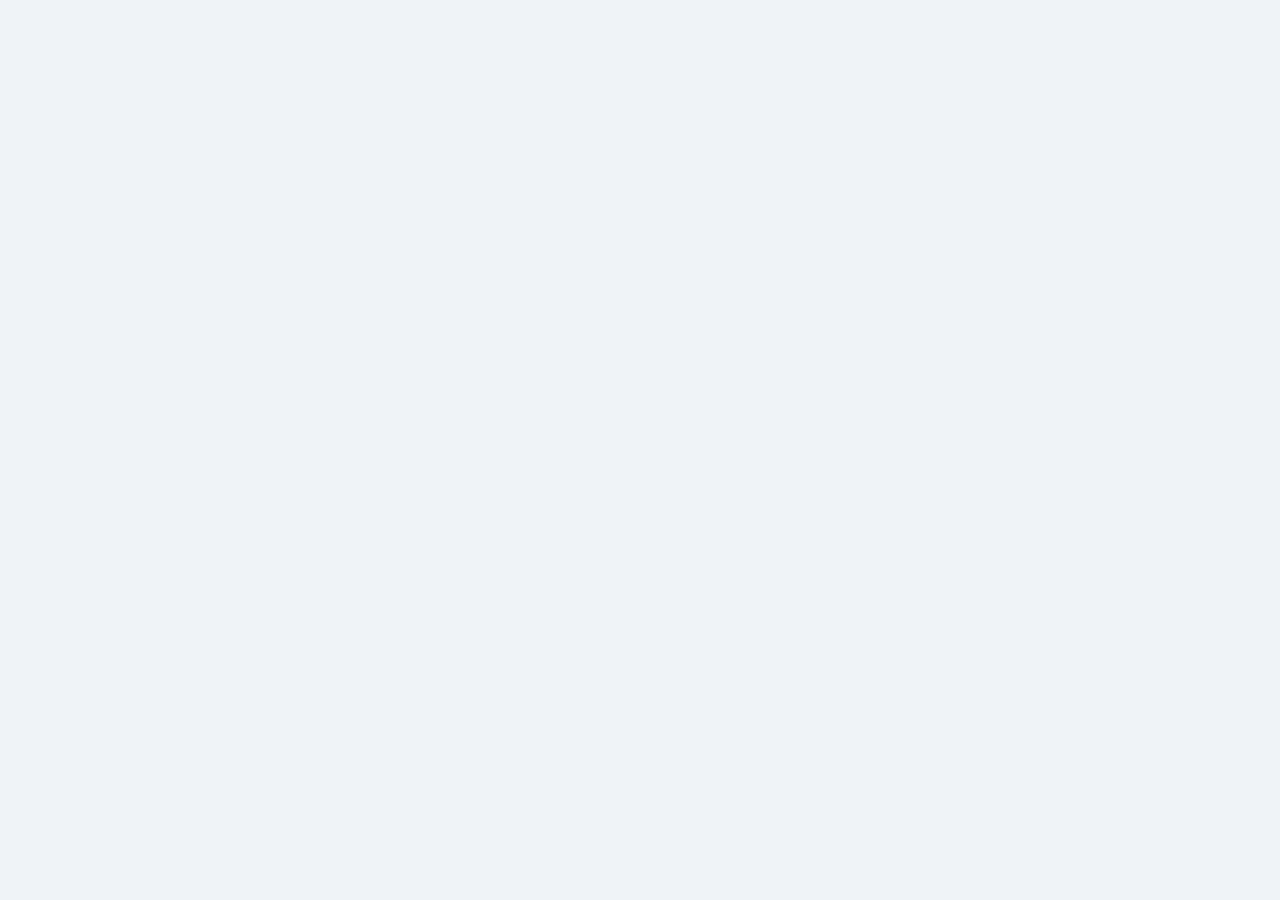
==== commit 0506c94b: "1" ====
--- a/index.html
+++ b/index.html
@@ -1,16 +1,16 @@
 <!DOCTYPE html>
-<html data-wf-domain="erick-template.webflow.io" data-wf-page="661055fa7b25aef49f1c6892" data-wf-site="661055fa7b25aef49f1c68a0" lang="en">
+<html data-wf-domain="Hakim-A.I..webflow.io" data-wf-page="661055fa7b25aef49f1c6892" data-wf-site="661055fa7b25aef49f1c68a0" lang="en">
 
 <head>
     <meta charset="utf-8" />
-    <title>Erick - Webflow HTML website template</title>
-    <meta content="Elevate your portfolio to new heights with our latest template, Erick. Designed with attention to detail and inspired by the sleek sophistication of neumorphism design, Erick offers a unique blend of clean aesthetics and immersive 3D elements."
+    <title>Hakim - Webflow HTML website A.I.</title>
+    <meta content="Elevate your portfolio to new heights with our latest A.I., Hakim. Designed with attention to detail and inspired by the sleek sophistication of neumorphism design, Hakim offers a unique blend of clean aesthetics and immersive 3D elements."
         name="description" />
-    <meta content="Erick - Webflow HTML website template" property="og:title" />
-    <meta content="Elevate your portfolio to new heights with our latest template, Erick. Designed with attention to detail and inspired by the sleek sophistication of neumorphism design, Erick offers a unique blend of clean aesthetics and immersive 3D elements."
+    <meta content="Hakim - Webflow HTML website A.I." property="og:title" />
+    <meta content="Elevate your portfolio to new heights with our latest A.I., Hakim. Designed with attention to detail and inspired by the sleek sophistication of neumorphism design, Hakim offers a unique blend of clean aesthetics and immersive 3D elements."
         property="og:description" />
-    <meta content="Erick - Webflow HTML website template" property="twitter:title" />
-    <meta content="Elevate your portfolio to new heights with our latest template, Erick. Designed with attention to detail and inspired by the sleek sophistication of neumorphism design, Erick offers a unique blend of clean aesthetics and immersive 3D elements."
+    <meta content="Hakim - Webflow HTML website A.I." property="twitter:title" />
+    <meta content="Elevate your portfolio to new heights with our latest A.I., Hakim. Designed with attention to detail and inspired by the sleek sophistication of neumorphism design, Hakim offers a unique blend of clean aesthetics and immersive 3D elements."
         property="twitter:description" />
     <meta property="og:type" content="website" />
     <meta content="summary_large_image" name="twitter:card" />
@@ -34,15 +34,15 @@
             n.className += t + "js", ("ontouchstart" in o || o.DocumentTouch && c instanceof DocumentTouch) && (n.className += t + "touch")
         }(window, document);
     </script>
-    <link href="https://assets-global.website-files.com/661055fa7b25aef49f1c68a0/66129e70d84f1696cd014581_erick-favicon.svg" rel="shortcut icon" type="image/x-icon" />
-    <link href="https://assets-global.website-files.com/661055fa7b25aef49f1c68a0/66129e786f261c7d55a1ac83_erick-webclip.svg" rel="apple-touch-icon" />
+    <link href="https://assets-global.website-files.com/661055fa7b25aef49f1c68a0/66129e70d84f1696cd014581_Hakim-favicon.svg" rel="shortcut icon" type="image/x-icon" />
+    <link href="https://assets-global.website-files.com/661055fa7b25aef49f1c68a0/66129e786f261c7d55a1ac83_Hakim-webclip.svg" rel="apple-touch-icon" />
 </head>
 
 <body>
     <div class="page-wrapper">
         <div style="display:flex;opacity:1" class="preload">
             <div class="preload-container">
-                <div style="opacity:0" class="preload-logo-wrapper"><img src="https://assets-global.website-files.com/661055fa7b25aef49f1c68a0/66129affee17849b3b93b3c9_erick-logo.svg" loading="lazy" alt="Logo - Erick Template" class="preload-logo" /></div>
+                <div style="opacity:0" class="preload-logo-wrapper"><img src="https://assets-global.website-files.com/661055fa7b25aef49f1c68a0/66129affee17849b3b93b3c9_Hakim-logo.svg" loading="lazy" alt="Hakim AI" class="preload-logo" /></div>
                 <div class="preload-flex">
                     <div style="-webkit-transform:translate3d(4rem, 0, 0) scale3d(1, 1, 1) rotateX(0) rotateY(0) rotateZ(0) skew(0, 0);-moz-transform:translate3d(4rem, 0, 0) scale3d(1, 1, 1) rotateX(0) rotateY(0) rotateZ(0) skew(0, 0);-ms-transform:translate3d(4rem, 0, 0) scale3d(1, 1, 1) rotateX(0) rotateY(0) rotateZ(0) skew(0, 0);transform:translate3d(4rem, 0, 0) scale3d(1, 1, 1) rotateX(0) rotateY(0) rotateZ(0) skew(0, 0);opacity:0"
                         class="preload-circle _01"></div>
@@ -56,39 +56,9 @@
         <div data-animation="default" data-collapse="medium" data-duration="0" data-easing="ease" data-easing2="ease" role="banner" class="navbar w-nav">
             <div class="padding-global">
                 <div class="container-large w-container">
-                    <div class="navbar-content-wrapper"><a href="/" aria-current="page" class="logo-link w-nav-brand w--current"><img src="https://assets-global.website-files.com/661055fa7b25aef49f1c68a0/66129affee17849b3b93b3c9_erick-logo.svg" loading="lazy" alt="Logo - Erick Template" class="logo"/></a>
-                        <nav
-                            role="navigation" class="nav-menu w-nav-menu">
-                            <div class="nav-menu-container">
-                                <a href="/" aria-current="page" class="nav-link w-inline-block w--current">
-                                    <div>• Home</div>
-                                </a>
-                                <a href="/projects" class="nav-link w-inline-block">
-                                    <div>• Work</div>
-                                </a>
-                                <a href="/about" class="nav-link w-inline-block">
-                                    <div>• About</div>
-                                </a>
-                                <a href="/contact" class="nav-link w-inline-block">
-                                    <div>• contact</div>
-                                </a>
-                            </div>
-                            </nav>
-                            <div data-w-id="b8847251-fcbd-80a0-ee41-90a5335f0207" class="menu-button w-nav-button">
-                                <div class="inner-menu-button">
-                                    <div class="menu-line-container">
-                                        <div class="menu-line-wrap">
-                                            <div class="top-dash"></div>
-                                        </div>
-                                        <div class="menu-line-wrap">
-                                            <div class="middle-dash"></div>
-                                        </div>
-                                        <div class="menu-line-wrap">
-                                            <div class="bottom-dash"></div>
-                                        </div>
-                                    </div>
-                                </div>
-                            </div>
+                    <div class="navbar-content-wrapper"><a href="/" aria-current="page" class="logo-link w-nav-brand w--current"><img src="https://assets-global.website-files.com/661055fa7b25aef49f1c68a0/66129affee17849b3b93b3c9_Hakim-logo.svg" loading="lazy" alt="HAKIM A.I." class="logo"/></a>
+                        
+                            
                     </div>
                 </div>
             </div>
@@ -100,18 +70,15 @@
                         <div class="hero-container">
                             <div class="w-layout-grid header-grid">
                                 <div id="w-node-_2c921d77-c726-51bd-1a2e-e45fbe9cdb10-9f1c6892" class="hero-content">
-                                    <div class="location-flex">
-                                        <div class="location-icon">location_on</div>
-                                        <div class="text-size-regular">London</div>
-                                    </div>
-                                    <h1 class="heading-style-h1">Hello, I&#x27;m Erick Evans</h1>
+                                    
+                                    <h1 class="heading-style-h1">Hello, I&#x27;m Hakim A.I.</h1>
                                     <div class="margin-top margin-medium">
                                         <p class="text-size-medium">A digital designer with over 10 years&#x27; experience in the creative industry. From a young age, I was captivated by the intersection of technology and art, and that passion has been the driving force behind my
                                             career.</p>
                                     </div>
                                     <div class="margin-top margin-large">
                                         <div class="hero-button-block">
-                                            <a data-w-id="b0009e57-5fe2-e66b-823f-666615613b5b" href="#" class="primary-button w-inline-block">
+                                            <a data-w-id="b0009e57-5fe2-e66b-823f-666615613b5b" href="/contact.html" class="primary-button w-inline-block">
                                                 <div class="inner-button">
                                                     <div class="inner-button-text">Get in Touch</div>
                                                     <div style="-webkit-transform:translate3d(0, 0, 0) scale3d(1, 1, 1) rotateX(0) rotateY(0) rotateZ(0) skew(0, 0);-moz-transform:translate3d(0, 0, 0) scale3d(1, 1, 1) rotateX(0) rotateY(0) rotateZ(0) skew(0, 0);-ms-transform:translate3d(0, 0, 0) scale3d(1, 1, 1) rotateX(0) rotateY(0) rotateZ(0) skew(0, 0);transform:translate3d(0, 0, 0) scale3d(1, 1, 1) rotateX(0) rotateY(0) rotateZ(0) skew(0, 0)"
@@ -121,242 +88,16 @@
                                                     </div>
                                                 </div>
                                             </a>
-                                            <div class="social-media-component">
-                                                <a id="w-node-_6a387cd0-a13f-b24b-2ef3-c2352fe44db3-2fe44db2" href="https://twitter.com/" target="_blank" class="social-media-item w-inline-block">
-                                                    <div class="social-icon"></div>
-                                                </a>
-                                                <a id="w-node-_6a387cd0-a13f-b24b-2ef3-c2352fe44db6-2fe44db2" href="https://www.linkedin.com/" target="_blank" class="social-media-item w-inline-block">
-                                                    <div class="social-icon"></div>
-                                                </a>
-                                                <a id="w-node-_6a387cd0-a13f-b24b-2ef3-c2352fe44db9-2fe44db2" href="https://www.behance.net/" target="_blank" class="social-media-item w-inline-block">
-                                                    <div class="social-icon"></div>
-                                                </a>
-                                                <a id="w-node-_6a387cd0-a13f-b24b-2ef3-c2352fe44dbc-2fe44db2" href="https://dribbble.com/" target="_blank" class="social-media-item w-inline-block">
-                                                    <div class="social-icon"></div>
-                                                </a>
-                                            </div>
-                                        </div>
+                                            
                                     </div>
                                 </div>
-                                <div id="w-node-_41a059d1-357a-e6aa-f7f4-05c56f9f6912-9f1c6892" class="hero-image-circle"><img src="https://assets-global.website-files.com/661055fa7b25aef49f1c68a0/66105985491b911d52ed447e_erick-img.webp" loading="lazy" sizes="(max-width: 479px) 76vw, (max-width: 767px) 73vw, (max-width: 991px) 72vw, (max-width: 1279px) 37vw, (max-width: 1439px) 38vw, (max-width: 1919px) 36vw, 606px"
-                                        srcset="https://assets-global.website-files.com/661055fa7b25aef49f1c68a0/66105985491b911d52ed447e_erick-img-p-500.webp 500w, https://assets-global.website-files.com/661055fa7b25aef49f1c68a0/66105985491b911d52ed447e_erick-img.webp 926w"
-                                        alt="Hero Image - Erick Template" class="hero-image" /></div>
+                                
                             </div>
                         </div>
                     </div>
                 </div>
             </header>
-            <section class="service-section">
-                <div class="padding-global">
-                    <div class="w-layout-blockcontainer container-large w-container">
-                        <div class="padding-section-large">
-                            <h2 class="heading-style-h2">What I do</h2>
-                            <div class="margin-top margin-large">
-                                <div class="w-layout-grid service-grid">
-                                    <div class="shadow-box">
-                                        <div class="service-icon">blur_on</div>
-                                        <div class="service-title">Branding</div>
-                                        <div class="margin-top margin-medium">
-                                            <p class="text-size-medium">Craft logos and visuals; develop brand guidelines for consistency</p>
-                                        </div>
-                                    </div>
-                                    <div id="w-node-e7d036e7-bd9a-4fc8-c5de-35199d2e626d-9f1c6892" class="shadow-box">
-                                        <div class="service-icon">fitbit</div>
-                                        <div class="service-title">Development</div>
-                                        <div class="margin-top margin-medium">
-                                            <p class="text-size-medium">I build tailored solutions using cutting-edge tech to meet client needs</p>
-                                        </div>
-                                    </div>
-                                    <div id="w-node-_327fbd12-92c2-407d-3266-300c5b8fca88-9f1c6892" class="shadow-box">
-                                        <div class="service-icon">deblur</div>
-                                        <div class="service-title">Strategy</div>
-                                        <div class="margin-top margin-medium">
-                                            <p class="text-size-medium">Customized solutions, results-driven: Market research, strategy, execution</p>
-                                        </div>
-                                    </div>
-                                </div>
-                            </div>
-                        </div>
-                    </div>
-                </div>
-            </section>
-            <section class="projects-section">
-                <div class="padding-global">
-                    <div class="w-layout-blockcontainer container-large w-container">
-                        <div class="padding-section-large">
-                            <h2 class="heading-style-h2">Selected Work</h2>
-                            <div class="margin-top margin-large">
-                                <div class="w-dyn-list">
-                                    <div role="list" class="project-main-grid w-dyn-items">
-                                        <div role="listitem" class="w-dyn-item">
-                                            <a data-w-id="6a88eb8c-1c38-be0e-210b-d937ef7594a1" href="/projects/beyond" class="project-link w-inline-block">
-                                                <div class="project-image-wrap"><img src="https://assets-global.website-files.com/661055fa7b25aef49f1c68ac/661158264384e51f6127eee4_project-image-01.webp" loading="lazy" style="-webkit-transform:translate3d(0, 0, 0) scale3d(1, 1, 1) rotateX(0) rotateY(0) rotateZ(0) skew(0, 0);-moz-transform:translate3d(0, 0, 0) scale3d(1, 1, 1) rotateX(0) rotateY(0) rotateZ(0) skew(0, 0);-ms-transform:translate3d(0, 0, 0) scale3d(1, 1, 1) rotateX(0) rotateY(0) rotateZ(0) skew(0, 0);transform:translate3d(0, 0, 0) scale3d(1, 1, 1) rotateX(0) rotateY(0) rotateZ(0) skew(0, 0)"
-                                                        alt="Beyond" sizes="(max-width: 479px) 88vw, (max-width: 767px) 91vw, (max-width: 991px) 41vw, (max-width: 1439px) 43vw, 592px" srcset="https://assets-global.website-files.com/661055fa7b25aef49f1c68ac/661158264384e51f6127eee4_project-image-01-p-500.webp 500w, https://assets-global.website-files.com/661055fa7b25aef49f1c68ac/661158264384e51f6127eee4_project-image-01-p-800.webp 800w, https://assets-global.website-files.com/661055fa7b25aef49f1c68ac/661158264384e51f6127eee4_project-image-01-p-1080.webp 1080w, https://assets-global.website-files.com/661055fa7b25aef49f1c68ac/661158264384e51f6127eee4_project-image-01-p-1600.webp 1600w, https://assets-global.website-files.com/661055fa7b25aef49f1c68ac/661158264384e51f6127eee4_project-image-01.webp 2000w"
-                                                        class="project-image" /></div>
-                                                <div class="project-description">
-                                                    <div id="w-node-_8af00463-e55d-be3e-20b7-749a8b1f4441-9f1c6892" class="project-description-flex">
-                                                        <div id="w-node-_5c06f9bf-d29f-8398-fbeb-e9ee7508325c-9f1c6892" class="text-size-medium">Beyond</div>
-                                                        <div id="w-node-_67fcede5-8a1e-9759-e2bd-b7ed47ef2206-9f1c6892" class="text-size-medium">• </div>
-                                                        <div id="w-node-a30da036-8308-2f4f-f739-749135c044fd-9f1c6892" class="text-size-medium">2023</div>
-                                                    </div>
-                                                    <div id="w-node-f08a682b-f6f4-6e25-6d8a-fd4bd35bd46b-9f1c6892" class="arrow-button-circle">
-                                                        <div style="-webkit-transform:translate3d(0, 0, 0) scale3d(1, 1, 1) rotateX(0) rotateY(0) rotateZ(0deg) skew(0, 0);-moz-transform:translate3d(0, 0, 0) scale3d(1, 1, 1) rotateX(0) rotateY(0) rotateZ(0deg) skew(0, 0);-ms-transform:translate3d(0, 0, 0) scale3d(1, 1, 1) rotateX(0) rotateY(0) rotateZ(0deg) skew(0, 0);transform:translate3d(0, 0, 0) scale3d(1, 1, 1) rotateX(0) rotateY(0) rotateZ(0deg) skew(0, 0)"
-                                                            class="arrow">arrow_forward</div>
-                                                    </div>
-                                                </div>
-                                            </a>
-                                        </div>
-                                        <div role="listitem" class="w-dyn-item">
-                                            <a data-w-id="6a88eb8c-1c38-be0e-210b-d937ef7594a1" href="/projects/norman" class="project-link w-inline-block">
-                                                <div class="project-image-wrap"><img src="https://assets-global.website-files.com/661055fa7b25aef49f1c68ac/66115814e9ed2aedc33c041b_project-image-02.webp" loading="lazy" style="-webkit-transform:translate3d(0, 0, 0) scale3d(1, 1, 1) rotateX(0) rotateY(0) rotateZ(0) skew(0, 0);-moz-transform:translate3d(0, 0, 0) scale3d(1, 1, 1) rotateX(0) rotateY(0) rotateZ(0) skew(0, 0);-ms-transform:translate3d(0, 0, 0) scale3d(1, 1, 1) rotateX(0) rotateY(0) rotateZ(0) skew(0, 0);transform:translate3d(0, 0, 0) scale3d(1, 1, 1) rotateX(0) rotateY(0) rotateZ(0) skew(0, 0)"
-                                                        alt="Norman" sizes="(max-width: 479px) 88vw, (max-width: 767px) 91vw, (max-width: 991px) 41vw, (max-width: 1439px) 43vw, 592px" srcset="https://assets-global.website-files.com/661055fa7b25aef49f1c68ac/66115814e9ed2aedc33c041b_project-image-02-p-500.webp 500w, https://assets-global.website-files.com/661055fa7b25aef49f1c68ac/66115814e9ed2aedc33c041b_project-image-02-p-800.webp 800w, https://assets-global.website-files.com/661055fa7b25aef49f1c68ac/66115814e9ed2aedc33c041b_project-image-02-p-1080.webp 1080w, https://assets-global.website-files.com/661055fa7b25aef49f1c68ac/66115814e9ed2aedc33c041b_project-image-02-p-1600.webp 1600w, https://assets-global.website-files.com/661055fa7b25aef49f1c68ac/66115814e9ed2aedc33c041b_project-image-02.webp 2000w"
-                                                        class="project-image" /></div>
-                                                <div class="project-description">
-                                                    <div id="w-node-_8af00463-e55d-be3e-20b7-749a8b1f4441-9f1c6892" class="project-description-flex">
-                                                        <div id="w-node-_5c06f9bf-d29f-8398-fbeb-e9ee7508325c-9f1c6892" class="text-size-medium">Norman</div>
-                                                        <div id="w-node-_67fcede5-8a1e-9759-e2bd-b7ed47ef2206-9f1c6892" class="text-size-medium">• </div>
-                                                        <div id="w-node-a30da036-8308-2f4f-f739-749135c044fd-9f1c6892" class="text-size-medium">2022</div>
-                                                    </div>
-                                                    <div id="w-node-f08a682b-f6f4-6e25-6d8a-fd4bd35bd46b-9f1c6892" class="arrow-button-circle">
-                                                        <div style="-webkit-transform:translate3d(0, 0, 0) scale3d(1, 1, 1) rotateX(0) rotateY(0) rotateZ(0deg) skew(0, 0);-moz-transform:translate3d(0, 0, 0) scale3d(1, 1, 1) rotateX(0) rotateY(0) rotateZ(0deg) skew(0, 0);-ms-transform:translate3d(0, 0, 0) scale3d(1, 1, 1) rotateX(0) rotateY(0) rotateZ(0deg) skew(0, 0);transform:translate3d(0, 0, 0) scale3d(1, 1, 1) rotateX(0) rotateY(0) rotateZ(0deg) skew(0, 0)"
-                                                            class="arrow">arrow_forward</div>
-                                                    </div>
-                                                </div>
-                                            </a>
-                                        </div>
-                                        <div role="listitem" class="w-dyn-item">
-                                            <a data-w-id="6a88eb8c-1c38-be0e-210b-d937ef7594a1" href="/projects/craftly" class="project-link w-inline-block">
-                                                <div class="project-image-wrap"><img src="https://assets-global.website-files.com/661055fa7b25aef49f1c68ac/661157f94384e51f6127bee0_project-image-03.webp" loading="lazy" style="-webkit-transform:translate3d(0, 0, 0) scale3d(1, 1, 1) rotateX(0) rotateY(0) rotateZ(0) skew(0, 0);-moz-transform:translate3d(0, 0, 0) scale3d(1, 1, 1) rotateX(0) rotateY(0) rotateZ(0) skew(0, 0);-ms-transform:translate3d(0, 0, 0) scale3d(1, 1, 1) rotateX(0) rotateY(0) rotateZ(0) skew(0, 0);transform:translate3d(0, 0, 0) scale3d(1, 1, 1) rotateX(0) rotateY(0) rotateZ(0) skew(0, 0)"
-                                                        alt="Craftly" sizes="(max-width: 479px) 88vw, (max-width: 767px) 91vw, (max-width: 991px) 41vw, (max-width: 1439px) 43vw, 592px" srcset="https://assets-global.website-files.com/661055fa7b25aef49f1c68ac/661157f94384e51f6127bee0_project-image-03-p-500.webp 500w, https://assets-global.website-files.com/661055fa7b25aef49f1c68ac/661157f94384e51f6127bee0_project-image-03-p-800.webp 800w, https://assets-global.website-files.com/661055fa7b25aef49f1c68ac/661157f94384e51f6127bee0_project-image-03-p-1080.webp 1080w, https://assets-global.website-files.com/661055fa7b25aef49f1c68ac/661157f94384e51f6127bee0_project-image-03-p-1600.webp 1600w, https://assets-global.website-files.com/661055fa7b25aef49f1c68ac/661157f94384e51f6127bee0_project-image-03.webp 2000w"
-                                                        class="project-image" /></div>
-                                                <div class="project-description">
-                                                    <div id="w-node-_8af00463-e55d-be3e-20b7-749a8b1f4441-9f1c6892" class="project-description-flex">
-                                                        <div id="w-node-_5c06f9bf-d29f-8398-fbeb-e9ee7508325c-9f1c6892" class="text-size-medium">Craftly</div>
-                                                        <div id="w-node-_67fcede5-8a1e-9759-e2bd-b7ed47ef2206-9f1c6892" class="text-size-medium">• </div>
-                                                        <div id="w-node-a30da036-8308-2f4f-f739-749135c044fd-9f1c6892" class="text-size-medium">2021</div>
-                                                    </div>
-                                                    <div id="w-node-f08a682b-f6f4-6e25-6d8a-fd4bd35bd46b-9f1c6892" class="arrow-button-circle">
-                                                        <div style="-webkit-transform:translate3d(0, 0, 0) scale3d(1, 1, 1) rotateX(0) rotateY(0) rotateZ(0deg) skew(0, 0);-moz-transform:translate3d(0, 0, 0) scale3d(1, 1, 1) rotateX(0) rotateY(0) rotateZ(0deg) skew(0, 0);-ms-transform:translate3d(0, 0, 0) scale3d(1, 1, 1) rotateX(0) rotateY(0) rotateZ(0deg) skew(0, 0);transform:translate3d(0, 0, 0) scale3d(1, 1, 1) rotateX(0) rotateY(0) rotateZ(0deg) skew(0, 0)"
-                                                            class="arrow">arrow_forward</div>
-                                                    </div>
-                                                </div>
-                                            </a>
-                                        </div>
-                                        <div role="listitem" class="w-dyn-item">
-                                            <a data-w-id="6a88eb8c-1c38-be0e-210b-d937ef7594a1" href="/projects/astro" class="project-link w-inline-block">
-                                                <div class="project-image-wrap"><img src="https://assets-global.website-files.com/661055fa7b25aef49f1c68ac/661157de3cefc9f993af1bf1_project-image-04.webp" loading="lazy" style="-webkit-transform:translate3d(0, 0, 0) scale3d(1, 1, 1) rotateX(0) rotateY(0) rotateZ(0) skew(0, 0);-moz-transform:translate3d(0, 0, 0) scale3d(1, 1, 1) rotateX(0) rotateY(0) rotateZ(0) skew(0, 0);-ms-transform:translate3d(0, 0, 0) scale3d(1, 1, 1) rotateX(0) rotateY(0) rotateZ(0) skew(0, 0);transform:translate3d(0, 0, 0) scale3d(1, 1, 1) rotateX(0) rotateY(0) rotateZ(0) skew(0, 0)"
-                                                        alt="Astro" sizes="(max-width: 479px) 88vw, (max-width: 767px) 91vw, (max-width: 991px) 41vw, (max-width: 1439px) 43vw, 592px" srcset="https://assets-global.website-files.com/661055fa7b25aef49f1c68ac/661157de3cefc9f993af1bf1_project-image-04-p-500.webp 500w, https://assets-global.website-files.com/661055fa7b25aef49f1c68ac/661157de3cefc9f993af1bf1_project-image-04-p-800.webp 800w, https://assets-global.website-files.com/661055fa7b25aef49f1c68ac/661157de3cefc9f993af1bf1_project-image-04-p-1080.webp 1080w, https://assets-global.website-files.com/661055fa7b25aef49f1c68ac/661157de3cefc9f993af1bf1_project-image-04-p-1600.webp 1600w, https://assets-global.website-files.com/661055fa7b25aef49f1c68ac/661157de3cefc9f993af1bf1_project-image-04.webp 2000w"
-                                                        class="project-image" /></div>
-                                                <div class="project-description">
-                                                    <div id="w-node-_8af00463-e55d-be3e-20b7-749a8b1f4441-9f1c6892" class="project-description-flex">
-                                                        <div id="w-node-_5c06f9bf-d29f-8398-fbeb-e9ee7508325c-9f1c6892" class="text-size-medium">Astro</div>
-                                                        <div id="w-node-_67fcede5-8a1e-9759-e2bd-b7ed47ef2206-9f1c6892" class="text-size-medium">• </div>
-                                                        <div id="w-node-a30da036-8308-2f4f-f739-749135c044fd-9f1c6892" class="text-size-medium">2020</div>
-                                                    </div>
-                                                    <div id="w-node-f08a682b-f6f4-6e25-6d8a-fd4bd35bd46b-9f1c6892" class="arrow-button-circle">
-                                                        <div style="-webkit-transform:translate3d(0, 0, 0) scale3d(1, 1, 1) rotateX(0) rotateY(0) rotateZ(0deg) skew(0, 0);-moz-transform:translate3d(0, 0, 0) scale3d(1, 1, 1) rotateX(0) rotateY(0) rotateZ(0deg) skew(0, 0);-ms-transform:translate3d(0, 0, 0) scale3d(1, 1, 1) rotateX(0) rotateY(0) rotateZ(0deg) skew(0, 0);transform:translate3d(0, 0, 0) scale3d(1, 1, 1) rotateX(0) rotateY(0) rotateZ(0deg) skew(0, 0)"
-                                                            class="arrow">arrow_forward</div>
-                                                    </div>
-                                                </div>
-                                            </a>
-                                        </div>
-                                    </div>
-                                </div>
-                            </div>
-                        </div>
-                    </div>
-                </div>
-            </section>
-            <section class="call-to-action-section">
-                <div class="padding-global">
-                    <div class="w-layout-blockcontainer container-large w-container">
-                        <div class="call-to-action-padding">
-                            <div class="top-title-looping">
-                                <div class="top-title-flex">
-                                    <h2 class="top-text">Get in Touch</h2>
-                                    <h2 class="top-title-asterisk">emergency</h2>
-                                    <h2 class="top-text">Get in Touch</h2>
-                                    <h2 class="top-title-asterisk">emergency</h2>
-                                    <h2 class="top-text">Get in Touch</h2>
-                                    <h2 class="top-title-asterisk">emergency</h2>
-                                </div>
-                                <div class="top-title-flex">
-                                    <h2 class="top-text">Get in Touch</h2>
-                                    <h2 class="top-title-asterisk">emergency</h2>
-                                    <h2 class="top-text">Get in Touch</h2>
-                                    <h2 class="top-title-asterisk">emergency</h2>
-                                    <h2 class="top-text">Get in Touch</h2>
-                                    <h2 class="top-title-asterisk">emergency</h2>
-                                </div>
-                                <div class="top-title-flex">
-                                    <h2 class="top-text">Get in Touch</h2>
-                                    <h2 class="top-title-asterisk">emergency</h2>
-                                    <h2 class="top-text">Get in Touch</h2>
-                                    <h2 class="top-title-asterisk">emergency</h2>
-                                    <h2 class="top-text">Get in Touch</h2>
-                                    <h2 class="top-title-asterisk">emergency</h2>
-                                </div>
-                                <div class="call-to-action-opacity left"></div>
-                                <div class="call-to-action-opacity right"></div>
-                            </div>
-                            <div class="shadow-box call-to-action">
-                                <div class="asterisk">emergency</div>
-                                <h2 class="heading-style-h1 text-align-center">Let’s create something amazing together</h2>
-                                <div class="margin-top margin-large">
-                                    <div class="button-flex-center">
-                                        <a data-w-id="d57d7c32-b2c1-0b5b-c73d-22a3f9e564c1" href="#" class="primary-button w-inline-block">
-                                            <div class="inner-button">
-                                                <div class="inner-button-text">hello@erick.com</div>
-                                                <div class="arrow-button-circle">
-                                                    <div class="arrow">arrow_forward</div>
-                                                </div>
-                                            </div>
-                                        </a>
-                                    </div>
-                                </div>
-                            </div>
-                        </div>
-                    </div>
-                </div>
-            </section>
-        </main>
-        <footer class="footer-section">
-            <div class="padding-global">
-                <div class="w-layout-blockcontainer container-large w-container">
-                    <div class="footer-padding">
-                        <div class="w-layout-grid footer-grid">
-                            <div id="w-node-_8ca72d83-dfc4-5455-7096-7192e00ab7b1-e00ab7ac" class="footer-content left">
-                                <div class="text-size-regular">Created by <a href="https://webflow.com/templates/designers/flowsuit" target="_blank" class="link">Flowsuit</a></div>
-                            </div>
-                            <div id="w-node-_8ca72d83-dfc4-5455-7096-7192e00ab7b6-e00ab7ac" class="footer-menu">
-                                <a href="/" aria-current="page" class="footer-link w-inline-block w--current">
-                                    <div>• Home</div>
-                                </a>
-                                <a href="/projects" class="footer-link w-inline-block">
-                                    <div> • Work</div>
-                                </a>
-                                <a href="/about" class="footer-link w-inline-block">
-                                    <div>• About</div>
-                                </a>
-                                <a href="/contact" class="footer-link w-inline-block">
-                                    <div>• Contact</div>
-                                </a>
-                                <a href="/blog" class="footer-link w-inline-block">
-                                    <div>• Blog</div>
-                                </a>
-                                <a href="/template-info/licensing" class="footer-link w-inline-block">
-                                    <div>• Licenses</div>
-                                </a>
-                            </div>
-                            <div id="w-node-_8ca72d83-dfc4-5455-7096-7192e00ab7c6-e00ab7ac" class="footer-content right">
-                                <div class="text-size-regular">Powered by <a href="https://webflow.com/" target="_blank" class="link">Webflow</a></div>
-                            </div>
-                        </div>
-                    </div>
-                </div>
-            </div>
-        </footer>
-    </div>
+            
     <script src="https://d3e54v103j8qbb.cloudfront.net/js/jquery-3.5.1.min.dc5e7f18c8.js?site=661055fa7b25aef49f1c68a0" type="text/javascript" integrity="sha256-9/aliU8dGd2tb6OSsuzixeV4y/faTqgFtohetphbbj0=" crossorigin="anonymous"></script>
     <script src="assets/js/main.js" type="text/javascript"></script>
 </body>
--- a/assets/css/style.css
+++ b/assets/css/style.css
@@ -2519,6 +2519,7 @@
     font-size: 5rem;
     font-weight: 600;
     line-height: 1.1;
+    text-align: center;
 }
 
 .styleguide-header-block {
